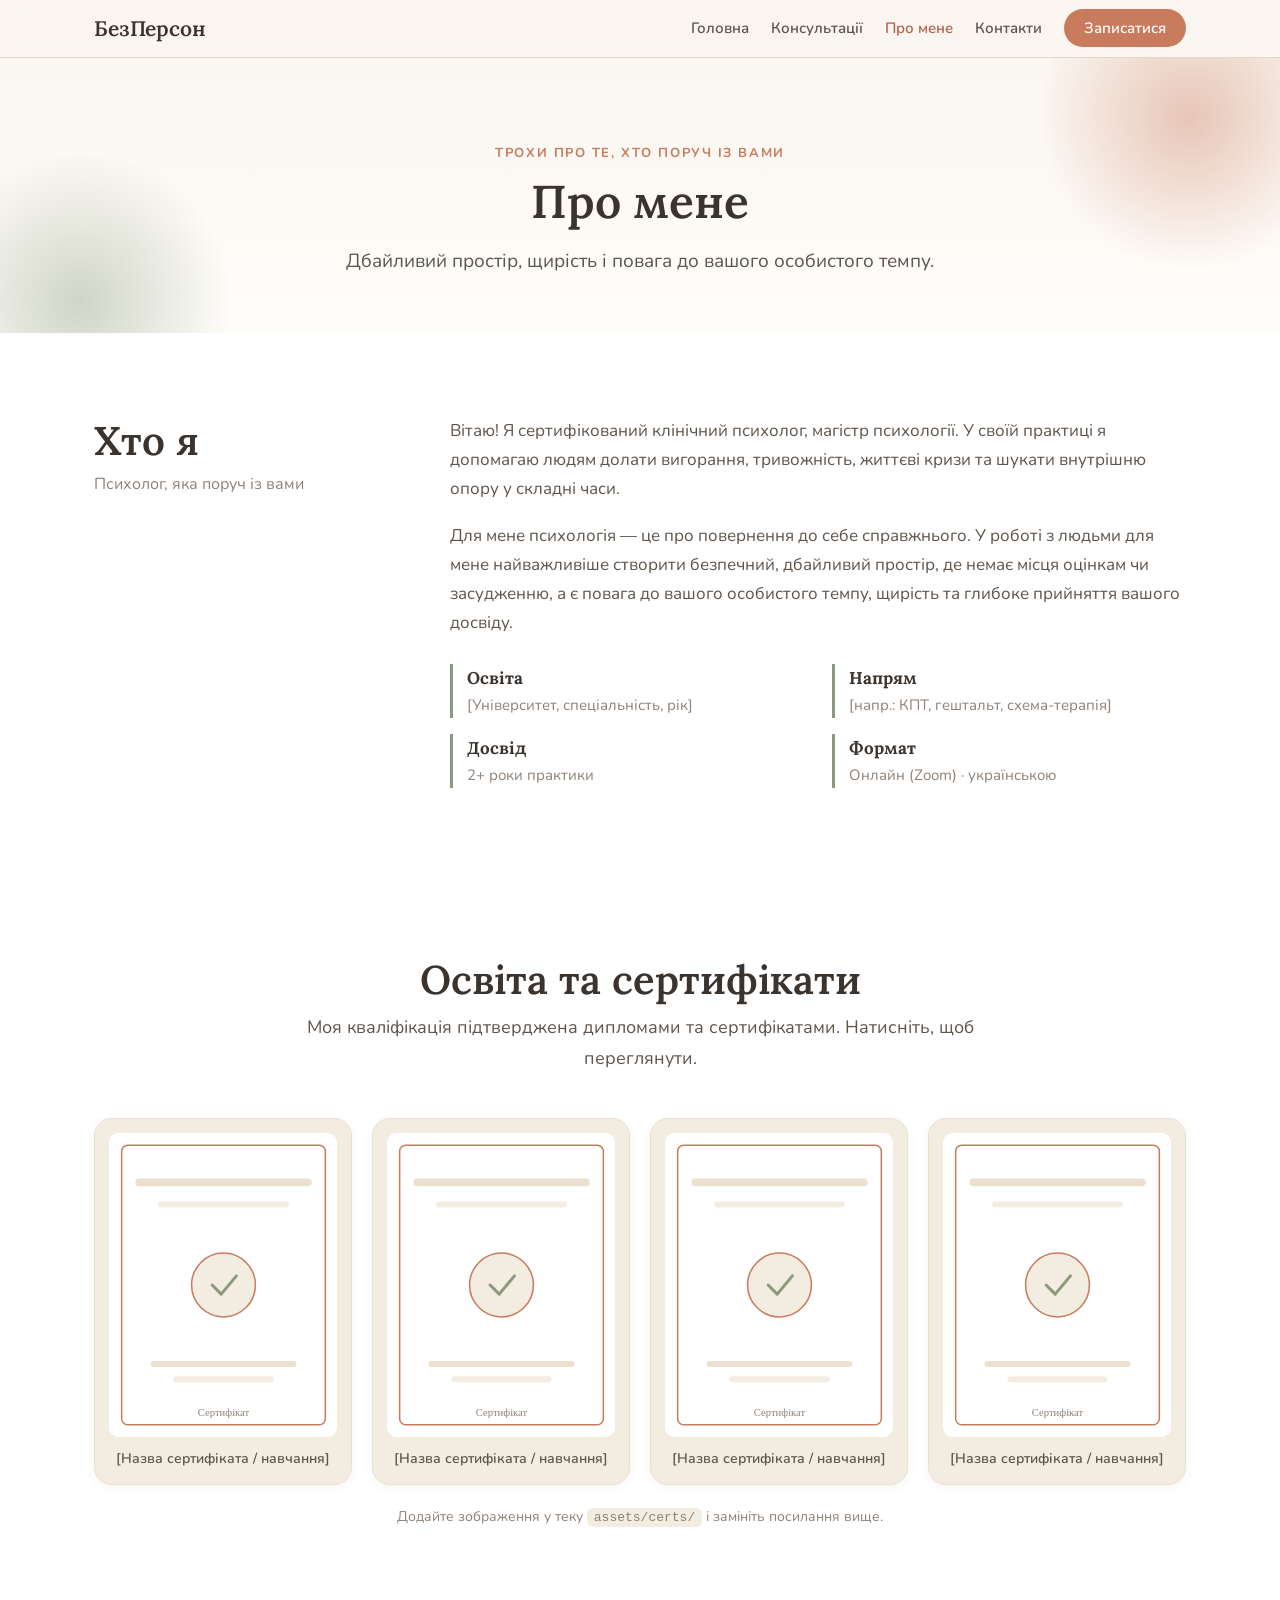
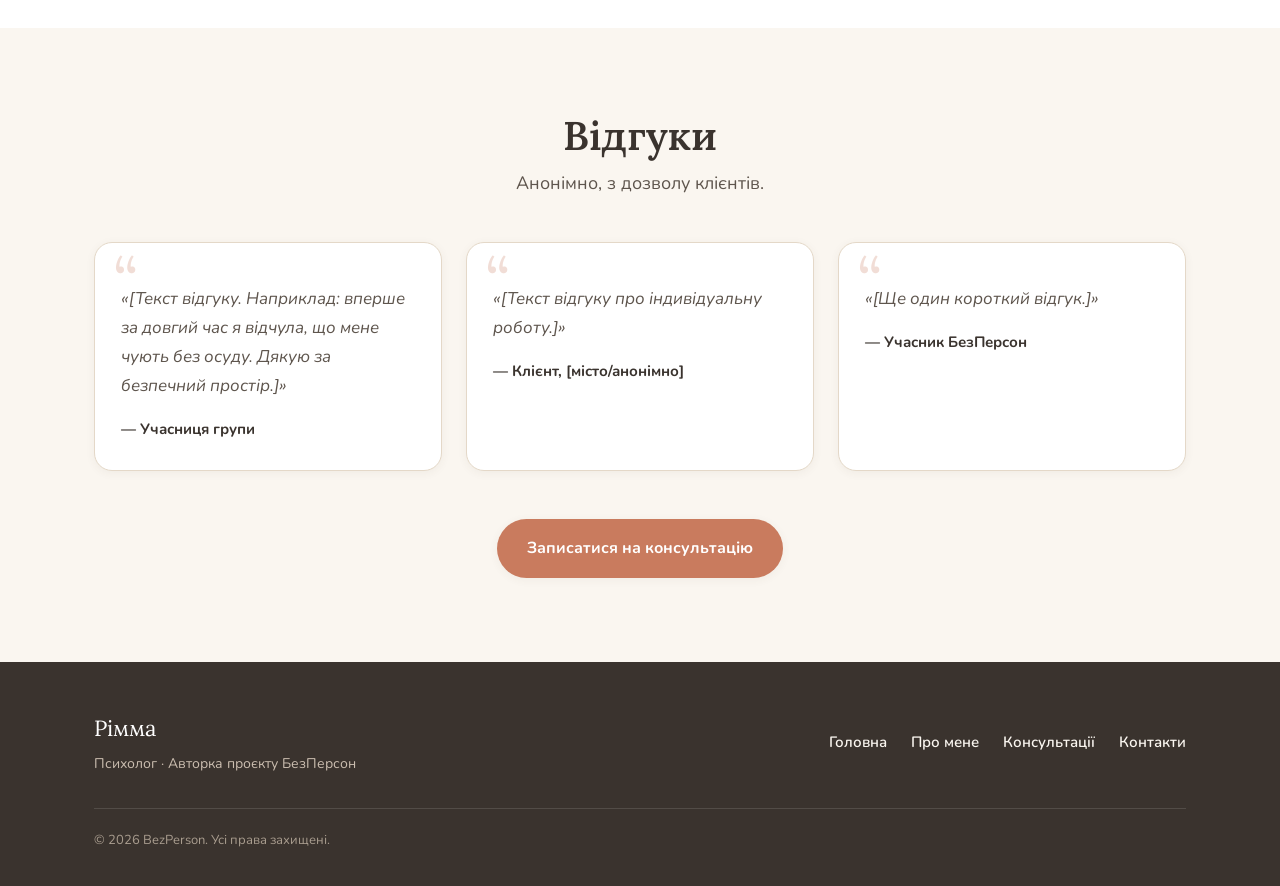
==== about.html @ 93767d56 "Зробити БезПерсон головною сторінкою Вміст БезПерсон тепер на index.html (меню «Головна»), а вступ (" ====
<!DOCTYPE html>
<html lang="uk">
<head>
  <meta charset="UTF-8" />
  <meta name="viewport" content="width=device-width, initial-scale=1.0" />
  <title>Про мене — Рімма, психолог</title>
  <meta name="description" content="Про психолога Рімму: освіта, підхід у роботі, сертифікати та відгуки клієнтів." />

  <meta property="og:title" content="Про мене — Рімма, психолог" />
  <meta property="og:description" content="Освіта, підхід, сертифікати та відгуки." />
  <meta property="og:type" content="website" />
  <meta property="og:image" content="assets/og-image.jpg" />

  <link rel="icon" href="assets/favicon.svg" type="image/svg+xml" />

  <link rel="preconnect" href="https://fonts.googleapis.com" />
  <link rel="preconnect" href="https://fonts.gstatic.com" crossorigin />
  <link href="https://fonts.googleapis.com/css2?family=Lora:ital,wght@0,400;0,500;0,600;1,400&family=Nunito:wght@400;500;600;700&display=swap" rel="stylesheet" />

  <link rel="stylesheet" href="styles.css?v=6" />
</head>
<body>

  <!-- ===================== ШАПКА ===================== -->
  <header class="site-header" id="top">
    <nav class="nav container">
      <a href="index.html" class="brand">
        <span class="brand-name">БезПерсон</span>
      </a>

      <button class="nav-toggle" aria-label="Відкрити меню" aria-expanded="false">
        <span></span><span></span><span></span>
      </button>

      <ul class="nav-links">
        <li><a href="index.html">Головна</a></li>
        <li><a href="consultations.html">Консультації</a></li>
        <li><a href="about.html" aria-current="page">Про мене</a></li>
        <li><a href="contact.html">Контакти</a></li>
        <li><a href="contact.html#booking" class="nav-cta">Записатися</a></li>
      </ul>
    </nav>
  </header>

  <main>

    <!-- ===================== ЗАГОЛОВОК СТОРІНКИ ===================== -->
    <section class="page-hero">
      <div class="container">
        <p class="eyebrow center">Трохи про те, хто поруч із вами</p>
        <h1>Про мене</h1>
        <p class="lead">Дбайливий простір, щирість і повага до вашого особистого темпу.</p>
      </div>
    </section>

    <!-- ===================== ПРО МЕНЕ ===================== -->
    <section id="about" class="section section-about">
      <div class="container two-col">
        <div class="col-side">
          <h2 class="section-title">Хто я</h2>
          <p class="section-kicker">Психолог, яка поруч із вами</p>
        </div>
        <div class="col-main prose">
          <p>
            Вітаю! Я сертифікований клінічний психолог, магістр психології.
            У своїй практиці я допомагаю людям долати вигорання, тривожність,
            життєві кризи та шукати внутрішню опору у складні часи.
          </p>
          <p>
            Для мене психологія — це про повернення до себе справжнього. У роботі з людьми для мене найважливіше
            створити безпечний, дбайливий простір, де немає місця оцінкам чи засудженню, а є повага до вашого
            особистого темпу, щирість та глибоке прийняття вашого досвіду.
          </p>
          <ul class="facts">
            <li><strong>Освіта</strong><span>[Університет, спеціальність, рік]</span></li>
            <li><strong>Напрям</strong><span>[напр.: КПТ, гештальт, схема-терапія]</span></li>
            <li><strong>Досвід</strong><span>2+ роки практики</span></li>
            <li><strong>Формат</strong><span>Онлайн (Zoom) · українською</span></li>
          </ul>
        </div>
      </div>
    </section>

    <!-- ===================== СЕРТИФІКАТИ ===================== -->
    <section id="certificates" class="section section-certificates">
      <div class="container">
        <h2 class="section-title center">Освіта та сертифікати</h2>
        <p class="section-lead center">
          Моя кваліфікація підтверджена дипломами та сертифікатами. Натисніть, щоб
          переглянути.
        </p>
        <div class="cert-grid">
          <!-- Повторіть блок для кожного сертифіката. Покладіть файли в assets/certs/ -->
          <a class="cert-item" href="assets/certs/cert-1.jpg" target="_blank" rel="noopener">
            <img src="assets/cert-placeholder.svg" alt="Сертифікат 1" loading="lazy" />
            <span class="cert-caption">[Назва сертифіката / навчання]</span>
          </a>
          <a class="cert-item" href="assets/certs/cert-2.jpg" target="_blank" rel="noopener">
            <img src="assets/cert-placeholder.svg" alt="Сертифікат 2" loading="lazy" />
            <span class="cert-caption">[Назва сертифіката / навчання]</span>
          </a>
          <a class="cert-item" href="assets/certs/cert-3.jpg" target="_blank" rel="noopener">
            <img src="assets/cert-placeholder.svg" alt="Сертифікат 3" loading="lazy" />
            <span class="cert-caption">[Назва сертифіката / навчання]</span>
          </a>
          <a class="cert-item" href="assets/certs/cert-4.jpg" target="_blank" rel="noopener">
            <img src="assets/cert-placeholder.svg" alt="Сертифікат 4" loading="lazy" />
            <span class="cert-caption">[Назва сертифіката / навчання]</span>
          </a>
        </div>
        <p class="note center">
          Додайте зображення у теку <code>assets/certs/</code> і замініть посилання вище.
        </p>
      </div>
    </section>

    <!-- ===================== ВІДГУКИ ===================== -->
    <section id="testimonials" class="section section-testimonials">
      <div class="container">
        <h2 class="section-title center">Відгуки</h2>
        <p class="section-lead center">Анонімно, з дозволу клієнтів.</p>
        <div class="cards cards-3">
          <blockquote class="quote">
            <p>«[Текст відгуку. Наприклад: вперше за довгий час я відчула, що мене чують
              без осуду. Дякую за безпечний простір.]»</p>
            <footer>— Учасниця групи</footer>
          </blockquote>
          <blockquote class="quote">
            <p>«[Текст відгуку про індивідуальну роботу.]»</p>
            <footer>— Клієнт, [місто/анонімно]</footer>
          </blockquote>
          <blockquote class="quote">
            <p>«[Ще один короткий відгук.]»</p>
            <footer>— Учасник БезПерсон</footer>
          </blockquote>
        </div>
        <div class="group-cta">
          <a href="contact.html" class="btn btn-primary">Записатися на консультацію</a>
        </div>
      </div>
    </section>

  </main>

  <!-- ===================== ПІДВАЛ ===================== -->
  <footer class="site-footer">
    <div class="container footer-inner">
      <div>
        <p class="footer-brand">Рімма</p>
        <p class="footer-sub">Психолог · Авторка проєкту БезПерсон</p>
      </div>
      <nav class="footer-nav">
        <a href="index.html">Головна</a>
        <a href="about.html">Про мене</a>
        <a href="consultations.html">Консультації</a>
        <a href="contact.html">Контакти</a>
      </nav>
      <p class="footer-copy">© <span id="year"></span> BezPerson. Усі права захищені.</p>
    </div>
  </footer>

  <script src="script.js?v=6"></script>
</body>
</html>
---- styles.css ----
/* ===========================================================
   БезПерсон — портфоліо психологині
   Стиль: затишний та особистий (cozy & personal)
   =========================================================== */

:root {
  /* Палітра: теплі, землисті, заспокійливі тони */
  --cream:      #faf6f0;
  --cream-2:    #f3ece1;
  --sand:       #ece0d1;
  --terracotta: #c97b5e;
  --terracotta-dark: #b1654a;
  --clay:       #a8674f;
  --sage:       #8a9a7b;
  --sage-dark:  #6f7f61;
  --ink:        #3a332e;
  --ink-soft:   #5e554d;
  --muted:      #8d8178;
  --white:      #ffffff;
  --line:       #e4d8c8;

  --shadow-sm: 0 2px 10px rgba(90, 65, 45, 0.06);
  --shadow-md: 0 10px 30px rgba(90, 65, 45, 0.10);
  --shadow-lg: 0 20px 50px rgba(90, 65, 45, 0.14);

  --radius:    18px;
  --radius-lg: 28px;

  --serif: "Lora", Georgia, serif;
  --sans:  "Nunito", system-ui, -apple-system, sans-serif;

  --maxw: 1140px;
}

/* ---------- Базове ---------- */
* { box-sizing: border-box; }

html {
  scroll-behavior: smooth;
  scroll-padding-top: 90px;
  -webkit-text-size-adjust: 100%; /* без «роздування» шрифту на iOS */
  text-size-adjust: 100%;
}

body {
  margin: 0;
  font-family: var(--sans);
  color: var(--ink);
  background: var(--cream);
  line-height: 1.7;
  font-size: 17px;
  -webkit-font-smoothing: antialiased;
  overflow-x: hidden; /* страховка від горизонтального скролу */
}

h1, h2, h3, h4 { font-family: var(--serif); font-weight: 600; line-height: 1.2; color: var(--ink); }

a { color: var(--terracotta-dark); text-decoration: none; transition: color .2s ease; }
a:hover { color: var(--clay); }

img { max-width: 100%; display: block; }

.container { width: 100%; max-width: var(--maxw); margin: 0 auto; padding: 0 24px; }
.container.narrow { max-width: 760px; }

.center { text-align: center; }

/* ---------- Кнопки ---------- */
.btn {
  display: inline-block;
  font-family: var(--sans);
  font-weight: 700;
  font-size: 16px;
  padding: 14px 28px;
  border-radius: 999px;
  cursor: pointer;
  border: 2px solid transparent;
  transition: transform .15s ease, box-shadow .2s ease, background .2s ease, color .2s ease;
  text-align: center;
}
.btn:hover { transform: translateY(-2px); }
.btn-primary {
  background: var(--terracotta);
  color: var(--white);
  box-shadow: var(--shadow-sm);
}
.btn-primary:hover { background: var(--terracotta-dark); color: var(--white); box-shadow: var(--shadow-md); }
.btn-ghost {
  background: transparent;
  color: var(--ink);
  border-color: var(--line);
}
.btn-ghost:hover { border-color: var(--terracotta); color: var(--terracotta-dark); }
.btn-block { display: block; width: 100%; }

/* ---------- Шапка ---------- */
.site-header {
  position: sticky; top: 0; z-index: 100;
  background: rgba(250, 246, 240, 0.9);
  backdrop-filter: blur(10px);
  border-bottom: 1px solid var(--line);
}
.nav { display: flex; align-items: center; justify-content: space-between; padding-top: 14px; padding-bottom: 14px; }
.brand { display: flex; flex-direction: column; line-height: 1.2; }
.brand-name { font-family: var(--serif); font-size: 21px; font-weight: 600; color: var(--ink); }
.brand-sub { font-size: 12px; color: var(--muted); letter-spacing: .04em; text-transform: lowercase; }

.nav-links { display: flex; align-items: center; gap: 22px; list-style: none; margin: 0; padding: 0; }
.nav-links a { color: var(--ink-soft); font-weight: 600; font-size: 15px; }
.nav-links a:hover { color: var(--terracotta-dark); }
.nav-cta {
  background: var(--terracotta);
  color: var(--white) !important;
  padding: 9px 20px;
  border-radius: 999px;
}
.nav-cta:hover { background: var(--terracotta-dark); }

.nav-toggle { display: none; flex-direction: column; gap: 5px; background: none; border: none; cursor: pointer; padding: 6px; }
.nav-toggle span { width: 26px; height: 2.5px; background: var(--ink); border-radius: 2px; transition: .3s; }

/* ---------- Секції ---------- */
.section { padding: 84px 0; }
.section-title { font-size: clamp(28px, 4vw, 40px); margin: 0 0 8px; }
.section-kicker { color: var(--muted); font-size: 16px; margin-top: 6px; }
.section-lead { color: var(--ink-soft); font-size: 18px; max-width: 680px; margin: 0 auto 44px; }
.eyebrow { text-transform: uppercase; letter-spacing: .12em; font-size: 13px; font-weight: 700; color: var(--terracotta); margin: 0 0 10px; }

/* ---------- Герой ---------- */
.hero {
  position: relative;
  overflow: hidden;
  background: linear-gradient(160deg, var(--cream) 0%, var(--cream-2) 60%, var(--sand) 100%);
  padding: 120px 0 130px;
}
/* Декоративні плями — помітні, теплі */
.hero::before,
.hero::after {
  content: "";
  position: absolute;
  border-radius: 50%;
  pointer-events: none;
  z-index: 0;
}
.hero::before {
  width: 420px; height: 420px;
  top: -80px; right: -40px;
  background: radial-gradient(circle, rgba(201,123,94,0.55), rgba(201,123,94,0.12) 55%, transparent 72%);
}
.hero::after {
  width: 380px; height: 380px;
  bottom: -110px; left: -60px;
  background: radial-gradient(circle, rgba(138,154,123,0.55), rgba(138,154,123,0.12) 55%, transparent 72%);
}
.hero-inner { position: relative; z-index: 1; }
.hero-text { max-width: 860px; }
.hero-text .eyebrow { margin-bottom: 14px; }
.hero-text h1 { font-size: clamp(34px, 5.2vw, 56px); margin: 0 0 22px; }
.hero-text .lead { font-size: 20px; color: var(--ink-soft); margin: 0 0 34px; max-width: 680px; }
.hero-actions { display: flex; flex-wrap: wrap; gap: 14px; margin-bottom: 32px; }
.hero-badges { display: flex; flex-wrap: wrap; gap: 14px 26px; list-style: none; padding: 0; margin: 0; color: var(--ink-soft); font-size: 15px; font-weight: 600; }

.hero-photo { display: flex; flex-direction: column; align-items: center; gap: 12px; }
.photo-frame {
  width: 100%; max-width: 360px; aspect-ratio: 4 / 5;
  border-radius: var(--radius-lg);
  overflow: hidden;
  background: var(--sand);
  box-shadow: var(--shadow-lg);
  border: 6px solid var(--white);
  transform: rotate(-2deg);
}
.photo-frame img { width: 100%; height: 100%; object-fit: cover; }
.photo-note { font-size: 12px; color: var(--muted); }
.photo-note code { background: var(--white); padding: 2px 6px; border-radius: 6px; }

/* ---------- Два стовпці ---------- */
.two-col { display: grid; grid-template-columns: 300px 1fr; gap: 56px; align-items: start; }
.col-side .section-title { margin-bottom: 4px; }

.prose p { margin: 0 0 18px; color: var(--ink-soft); }
.facts { list-style: none; padding: 0; margin: 26px 0 0; display: grid; grid-template-columns: 1fr 1fr; gap: 16px 28px; }
.facts li { display: flex; flex-direction: column; border-left: 3px solid var(--sage); padding-left: 14px; }
.facts strong { font-family: var(--serif); color: var(--ink); }
.facts span { color: var(--muted); font-size: 15px; }

.section-about { background: var(--white); }

/* ---------- Картки ---------- */
.cards { display: grid; gap: 24px; }
.cards-2 { grid-template-columns: repeat(2, 1fr); }
.cards-3 { grid-template-columns: repeat(3, 1fr); }

.card {
  background: var(--white);
  border: 1px solid var(--line);
  border-radius: var(--radius);
  padding: 30px 26px;
  box-shadow: var(--shadow-sm);
  transition: transform .2s ease, box-shadow .2s ease;
}
.card:hover { transform: translateY(-4px); box-shadow: var(--shadow-md); }
.card h3 { margin: 0 0 10px; font-size: 21px; }
.card p { margin: 0; color: var(--ink-soft); }
.card-num { font-family: var(--serif); font-size: 32px; color: var(--terracotta); opacity: .5; margin-bottom: 8px; }
.card-soft { background: var(--cream-2); border-color: var(--sand); }
.card-meta { margin-top: 14px !important; font-size: 14px; color: var(--muted); font-weight: 600; }

.section-approach { background: var(--cream); }

/* ---------- Чіпи (з чим працюю) ---------- */
.section-help { background: var(--white); }
.chips { display: flex; flex-wrap: wrap; gap: 12px; justify-content: center; list-style: none; padding: 0; margin: 0 0 20px; max-width: 820px; margin-left: auto; margin-right: auto; }
.chips li {
  background: var(--cream-2);
  border: 1px solid var(--sand);
  color: var(--ink);
  padding: 10px 20px;
  border-radius: 999px;
  font-weight: 600;
  font-size: 15px;
  transition: background .2s ease, color .2s ease;
}
.chips li:hover { background: var(--sage); color: var(--white); border-color: var(--sage); }
.note { color: var(--muted); font-size: 14px; }
.note code, .prose code { background: var(--cream-2); padding: 2px 7px; border-radius: 6px; font-size: 13px; }

/* ---------- Послуги ---------- */
.section-services { background: var(--cream); }
.service-card {
  background: var(--white);
  border: 1px solid var(--line);
  border-radius: var(--radius-lg);
  padding: 36px 32px;
  box-shadow: var(--shadow-sm);
  display: flex; flex-direction: column;
}
.service-card h3 { font-size: 25px; margin: 0 0 12px; }
.service-desc { color: var(--ink-soft); margin: 0 0 20px; }
.service-meta { list-style: none; padding: 0; margin: 0 0 26px; display: grid; gap: 10px; }
.service-meta li { color: var(--ink-soft); }
.service-card .btn { margin-top: auto; }
.service-card-accent { background: linear-gradient(170deg, var(--cream-2), var(--white)); border-color: var(--sand); position: relative; }
.badge-soft { display: inline-block; align-self: flex-start; background: var(--sage); color: var(--white); font-size: 13px; font-weight: 700; padding: 5px 14px; border-radius: 999px; margin-bottom: 14px; }

/* ---------- БезПерсон ---------- */
.section-group { background: linear-gradient(180deg, var(--white), var(--cream-2)); }
.group-header { margin-bottom: 44px; }
.group-how, .group-rules { margin-top: 56px; }
.group-how h3, .group-rules h3 { font-size: 26px; margin: 0 0 28px; }

.mini-card { text-align: center; padding: 24px 18px; }
.mini-ico { font-size: 34px; display: block; margin-bottom: 12px; }
.mini-card h4 { margin: 0 0 8px; font-size: 18px; }
.mini-card p { margin: 0; color: var(--ink-soft); font-size: 15px; }

.rules-list { list-style: none; padding: 0; margin: 0 auto; max-width: 760px; display: grid; gap: 14px; }
.rules-list li {
  background: var(--white);
  border: 1px solid var(--line);
  border-radius: var(--radius);
  padding: 18px 22px;
  color: var(--ink-soft);
  box-shadow: var(--shadow-sm);
}
.rules-list strong { color: var(--ink); font-family: var(--serif); font-weight: 600; }

.group-cta { text-align: center; margin-top: 48px; }
.disclaimer { max-width: 640px; margin: 20px auto 0; color: var(--muted); font-size: 14px; font-style: italic; }

/* ---------- Сертифікати ---------- */
.section-certificates { background: var(--white); }
.cert-grid { display: grid; grid-template-columns: repeat(4, 1fr); gap: 20px; margin-bottom: 20px; }
.cert-item {
  display: flex; flex-direction: column; gap: 10px;
  background: var(--cream-2);
  border: 1px solid var(--sand);
  border-radius: var(--radius);
  padding: 14px;
  box-shadow: var(--shadow-sm);
  transition: transform .2s ease, box-shadow .2s ease;
}
.cert-item:hover { transform: translateY(-4px); box-shadow: var(--shadow-md); }
.cert-item img { border-radius: 10px; aspect-ratio: 3 / 4; object-fit: cover; width: 100%; background: var(--white); }
.cert-caption { font-size: 14px; color: var(--ink-soft); font-weight: 600; text-align: center; }

/* ---------- Відгуки ---------- */
.section-testimonials { background: var(--cream); }
.quote {
  background: var(--white);
  border: 1px solid var(--line);
  border-radius: var(--radius);
  padding: 28px 26px;
  margin: 0;
  box-shadow: var(--shadow-sm);
  position: relative;
}
.quote::before { content: "“"; font-family: var(--serif); font-size: 64px; color: var(--terracotta); opacity: .25; position: absolute; top: 6px; left: 18px; line-height: 1; }
.quote p { margin: 14px 0 16px; color: var(--ink-soft); font-style: italic; }
.quote footer { font-weight: 700; color: var(--ink); font-size: 15px; }

/* ---------- FAQ ---------- */
.section-faq { background: var(--white); }
.faq-list { display: grid; gap: 14px; }
.faq-list details {
  background: var(--cream-2);
  border: 1px solid var(--sand);
  border-radius: var(--radius);
  padding: 4px 24px;
  transition: background .2s ease;
}
.faq-list summary {
  cursor: pointer;
  font-family: var(--serif);
  font-size: 18px;
  font-weight: 600;
  color: var(--ink);
  padding: 18px 0;
  list-style: none;
  position: relative;
  padding-right: 32px;
}
.faq-list summary::-webkit-details-marker { display: none; }
.faq-list summary::after { content: "+"; position: absolute; right: 0; top: 50%; transform: translateY(-50%); font-size: 26px; color: var(--terracotta); transition: transform .2s ease; }
.faq-list details[open] summary::after { content: "–"; }
.faq-list details p { margin: 0 0 18px; color: var(--ink-soft); }

/* ---------- Контакт ---------- */
.section-contact { background: linear-gradient(160deg, var(--cream-2), var(--sand)); }
.contact-links { list-style: none; padding: 0; margin: 24px 0 0; display: grid; gap: 14px; }
.contact-links a { font-size: 17px; font-weight: 600; color: var(--ink); }
.contact-links a:hover { color: var(--terracotta-dark); }

.contact-form {
  background: var(--white);
  border: 1px solid var(--line);
  border-radius: var(--radius-lg);
  padding: 34px;
  box-shadow: var(--shadow-md);
}
.field { margin-bottom: 18px; }
.field label { display: block; font-weight: 700; font-size: 14px; margin-bottom: 7px; color: var(--ink); }
.field input, .field textarea {
  width: 100%;
  font-family: var(--sans);
  font-size: 16px;
  padding: 13px 16px;
  border: 1.5px solid var(--line);
  border-radius: 12px;
  background: var(--cream);
  color: var(--ink);
  transition: border-color .2s ease, background .2s ease;
}
.field input:focus, .field textarea:focus { outline: none; border-color: var(--terracotta); background: var(--white); }
.field textarea { resize: vertical; }
.form-note { font-size: 13px; color: var(--muted); margin: 14px 0 0; }

/* ---------- Підвал ---------- */
.site-footer { background: var(--ink); color: var(--cream); padding: 48px 0 36px; }
.footer-inner { display: grid; grid-template-columns: 1fr auto; gap: 20px 40px; align-items: center; }
.footer-brand { font-family: var(--serif); font-size: 22px; margin: 0; color: var(--white); }
.footer-sub { margin: 4px 0 0; color: #cbbeb0; font-size: 14px; }
.footer-nav { display: flex; gap: 24px; flex-wrap: wrap; }
.footer-nav a { color: var(--cream); font-weight: 600; font-size: 15px; }
.footer-nav a:hover { color: var(--terracotta); }
.footer-copy { grid-column: 1 / -1; margin: 12px 0 0; padding-top: 20px; border-top: 1px solid rgba(255,255,255,0.12); color: #a99d8f; font-size: 13px; }

/* ---------- Дихальна вправа ---------- */
.section-breathe { background: linear-gradient(170deg, var(--cream-2), var(--cream)); }
.breathe-stage {
  display: flex; align-items: center; justify-content: center;
  height: 300px; margin: 10px 0 28px;
}
.breathe-circle {
  width: 150px; height: 150px;
  border-radius: 50%;
  display: flex; align-items: center; justify-content: center;
  background: radial-gradient(circle at 35% 30%, #d99c82, var(--terracotta));
  box-shadow: 0 0 0 0 rgba(201,123,94,0.35), var(--shadow-md);
  color: var(--white);
  transition: transform .3s ease;
  will-change: transform;
}
/* фаза анімації вмикається класом .is-breathing */
.breathe-circle.is-breathing { animation: breathe 16s ease-in-out infinite; }
.breathe-phase {
  font-family: var(--serif);
  font-size: 19px;
  font-weight: 500;
  text-align: center;
  padding: 0 14px;
}
@keyframes breathe {
  0%   { transform: scale(1);    box-shadow: 0 0 0 0 rgba(201,123,94,0.35), var(--shadow-md); }   /* вдих старт */
  25%  { transform: scale(1.7);  box-shadow: 0 0 0 26px rgba(201,123,94,0.08), var(--shadow-lg); } /* кінець вдиху */
  50%  { transform: scale(1.7);  box-shadow: 0 0 0 26px rgba(201,123,94,0.08), var(--shadow-lg); } /* затримка */
  75%  { transform: scale(1);    box-shadow: 0 0 0 0 rgba(201,123,94,0.35), var(--shadow-md); }    /* кінець видиху */
  100% { transform: scale(1);    box-shadow: 0 0 0 0 rgba(201,123,94,0.35), var(--shadow-md); }    /* пауза */
}
#breatheHint { margin-top: 16px; }

/* ---------- Розклад зустрічей ---------- */
.section-schedule { background: var(--white); }
.schedule-grid { display: grid; gap: 18px; max-width: 820px; margin: 0 auto 20px; }
.schedule-card {
  display: grid;
  grid-template-columns: 90px 1fr auto;
  align-items: center;
  gap: 24px;
  background: var(--cream);
  border: 1px solid var(--line);
  border-radius: var(--radius);
  padding: 20px 26px;
  box-shadow: var(--shadow-sm);
  transition: transform .2s ease, box-shadow .2s ease;
}
.schedule-card:hover { transform: translateY(-3px); box-shadow: var(--shadow-md); }
.schedule-date {
  display: flex; flex-direction: column; align-items: center;
  background: var(--white);
  border: 1px solid var(--line);
  border-radius: 14px;
  padding: 10px 0;
  line-height: 1.1;
}
.schedule-day { font-size: 13px; color: var(--muted); font-weight: 700; text-transform: uppercase; }
.schedule-num { font-family: var(--serif); font-size: 30px; color: var(--terracotta); font-weight: 600; }
.schedule-month { font-size: 13px; color: var(--muted); }
.schedule-tag {
  display: inline-block; font-size: 13px; font-weight: 700;
  color: var(--sage-dark); background: rgba(138,154,123,0.14);
  padding: 4px 12px; border-radius: 999px; margin-bottom: 8px;
}
.schedule-tag-alt { color: var(--terracotta-dark); background: rgba(201,123,94,0.14); }
.schedule-info h3 { font-size: 19px; margin: 0 0 6px; }
.schedule-meta { margin: 0; color: var(--ink-soft); font-size: 14px; }
.schedule-card .btn { padding: 10px 22px; }

/* ---------- Анонімне запитання ---------- */
.section-ask { background: linear-gradient(170deg, var(--cream), var(--cream-2)); }
.ask-form {
  background: var(--white);
  border: 1px solid var(--line);
  border-radius: var(--radius-lg);
  padding: 30px;
  box-shadow: var(--shadow-md);
  margin-top: 8px;
}
.sr-hidden { position: absolute; width: 1px; height: 1px; overflow: hidden; clip: rect(0 0 0 0); }

/* ---------- Поява під час прокрутки ---------- */
.reveal { opacity: 0; transform: translateY(24px); transition: opacity .7s ease, transform .7s ease; }
.reveal.in-view { opacity: 1; transform: none; }
.hero.reveal { opacity: 1; transform: none; } /* герой видно одразу */

@media (prefers-reduced-motion: reduce) {
  html { scroll-behavior: auto; }
  .reveal { opacity: 1; transform: none; transition: none; }
  .btn:hover, .card:hover, .cert-item:hover { transform: none; }
}

/* ===========================================================
   АДАПТИВНІСТЬ
   =========================================================== */
@media (max-width: 920px) {
  .hero-inner { grid-template-columns: 1fr; gap: 40px; }
  .hero-photo { order: -1; }
  .two-col { grid-template-columns: 1fr; gap: 28px; }
  .cards-3 { grid-template-columns: 1fr 1fr; }
  .cert-grid { grid-template-columns: 1fr 1fr; }

  /* Мобільне меню (бургер) */
  .nav-toggle { display: flex; }
  .nav-links {
    position: absolute; top: 100%; left: 0; right: 0;
    flex-direction: column; align-items: stretch; gap: 0;
    background: var(--cream);
    padding: 0 24px;
    max-height: 0; overflow: hidden;
    border-bottom: 0 solid var(--line);
    transition: max-height .3s ease, padding .3s ease, border-width .3s ease;
  }
  .nav-links.open {
    max-height: 520px;
    padding: 10px 24px 20px;
    border-bottom-width: 1px;
  }
  .nav-links li { padding: 6px 0; }
  .nav-cta { display: inline-block; margin-top: 8px; align-self: flex-start; }
}

@media (max-width: 680px) {
  body { font-size: 16px; }
  .section { padding: 56px 0; }

  /* Герой — компактніший і без зайвого простору зверху */
  .hero { padding: 56px 0; }
  .hero-text h1 { font-size: clamp(27px, 8vw, 36px); line-height: 1.16; margin-bottom: 18px; }
  .hero-text .lead { font-size: 17px; margin-bottom: 26px; }
  .hero-badges { gap: 10px 18px; font-size: 14px; }

  /* Заголовки й підзаголовки секцій — трохи менші */
  .section-title { font-size: clamp(25px, 6.8vw, 32px); }
  .section-lead { font-size: 16px; margin-bottom: 32px; }

  /* Трохи щільніші відступи в картках */
  .card { padding: 24px 22px; }
  .service-card { padding: 28px 22px; }
  .contact-form, .ask-form { padding: 24px 20px; }
  .rules-list li { padding: 16px 18px; }
  .faq-list details { padding: 2px 20px; }

  .cards-2, .cards-3 { grid-template-columns: 1fr; }
  .facts { grid-template-columns: 1fr; }

  /* Розклад — картка у стовпчик */
  .schedule-card { grid-template-columns: 1fr; justify-items: center; text-align: center; gap: 14px; padding: 20px; }
  .schedule-date { flex-direction: row; align-items: baseline; gap: 8px; padding: 8px 16px; }
  .schedule-num { font-size: 26px; }
  .schedule-card .btn { width: 100%; }

  /* Дихальна вправа */
  .breathe-stage { height: 260px; }
  .breathe-circle { width: 130px; height: 130px; }

  .cert-grid { grid-template-columns: 1fr 1fr; gap: 14px; }
  .footer-inner { grid-template-columns: 1fr; text-align: center; }
  .footer-nav { justify-content: center; }
  .hero-actions .btn { flex: 1 1 auto; }
}

/* Дуже вузькі екрани (малі телефони) */
@media (max-width: 380px) {
  .container { padding: 0 18px; }
  .hero-text h1 { font-size: 25px; }
  .chips li { padding: 9px 16px; font-size: 14px; }
  .btn { padding: 13px 22px; font-size: 15px; }
  .cert-grid { grid-template-columns: 1fr; }
}

/* ===================== БАГАТОСТОРІНКОВІСТЬ ===================== */

/* Активний пункт меню */
.nav-links a[aria-current="page"] { color: var(--terracotta-dark); }
.nav-links .nav-cta[aria-current="page"] { color: #fff; background: var(--terracotta-dark); }

/* Компактний заголовок внутрішніх сторінок */
.page-hero {
  position: relative;
  overflow: hidden;
  padding: 84px 0 56px;
  background: linear-gradient(180deg, var(--cream) 0%, #fffdfa 100%);
  text-align: center;
}
.page-hero::before,
.page-hero::after {
  content: "";
  position: absolute;
  border-radius: 50%;
  pointer-events: none;
}
.page-hero::before {
  width: 300px; height: 300px;
  top: -90px; right: -60px;
  background: radial-gradient(circle, rgba(201,123,94,0.40), rgba(201,123,94,0) 72%);
}
.page-hero::after {
  width: 300px; height: 300px;
  bottom: -120px; left: -70px;
  background: radial-gradient(circle, rgba(138,154,123,0.40), rgba(138,154,123,0) 72%);
}
.page-hero .container { position: relative; z-index: 1; }
.page-hero h1 {
  font-family: var(--serif);
  font-size: clamp(30px, 4.6vw, 46px);
  margin: 10px 0 16px;
  color: var(--ink);
}
.page-hero .lead {
  font-size: 19px;
  color: var(--ink-soft);
  margin: 0 auto;
  max-width: 640px;
}

@media (max-width: 680px) {
  .page-hero { padding: 54px 0 40px; }
  .page-hero h1 { font-size: clamp(26px, 7vw, 34px); }
  .page-hero .lead { font-size: 17px; }
}

/* Повідомлення після надсилання форми (AJAX) */
.form-status {
  margin: 16px 0 0;
  padding: 12px 16px;
  border-radius: 12px;
  font-size: 15px;
  font-weight: 600;
  line-height: 1.4;
}
.form-status.is-ok {
  background: rgba(138, 154, 123, 0.16);
  color: #4d5c3e;
  border: 1px solid rgba(138, 154, 123, 0.4);
}
.form-status.is-error {
  background: rgba(201, 123, 94, 0.14);
  color: var(--terracotta-dark);
  border: 1px solid rgba(201, 123, 94, 0.4);
}

/* ===================== ЗАПИС НА КОНСУЛЬТАЦІЮ ===================== */
.booking-embed {
  max-width: 760px;
  margin: 10px auto 0;
  background: #fff;
  border: 1px solid rgba(58, 51, 46, 0.1);
  border-radius: 18px;
  box-shadow: 0 12px 34px rgba(58, 51, 46, 0.08);
  overflow: hidden;
}
.booking-embed iframe {
  display: block;
  width: 100%;
  min-height: 600px;
}
@media (max-width: 680px) {
  .booking-embed { border-radius: 14px; }
  .booking-embed iframe { min-height: 560px; }
}

/* Порожній/службовий стан розкладу */
.schedule-empty,
.schedule-soon { color: var(--muted); }
.schedule-empty {
  grid-column: 1 / -1;
  text-align: center;
  padding: 10px 0;
  font-size: 16px;
}
.schedule-soon { font-size: 14px; font-weight: 600; white-space: nowrap; }
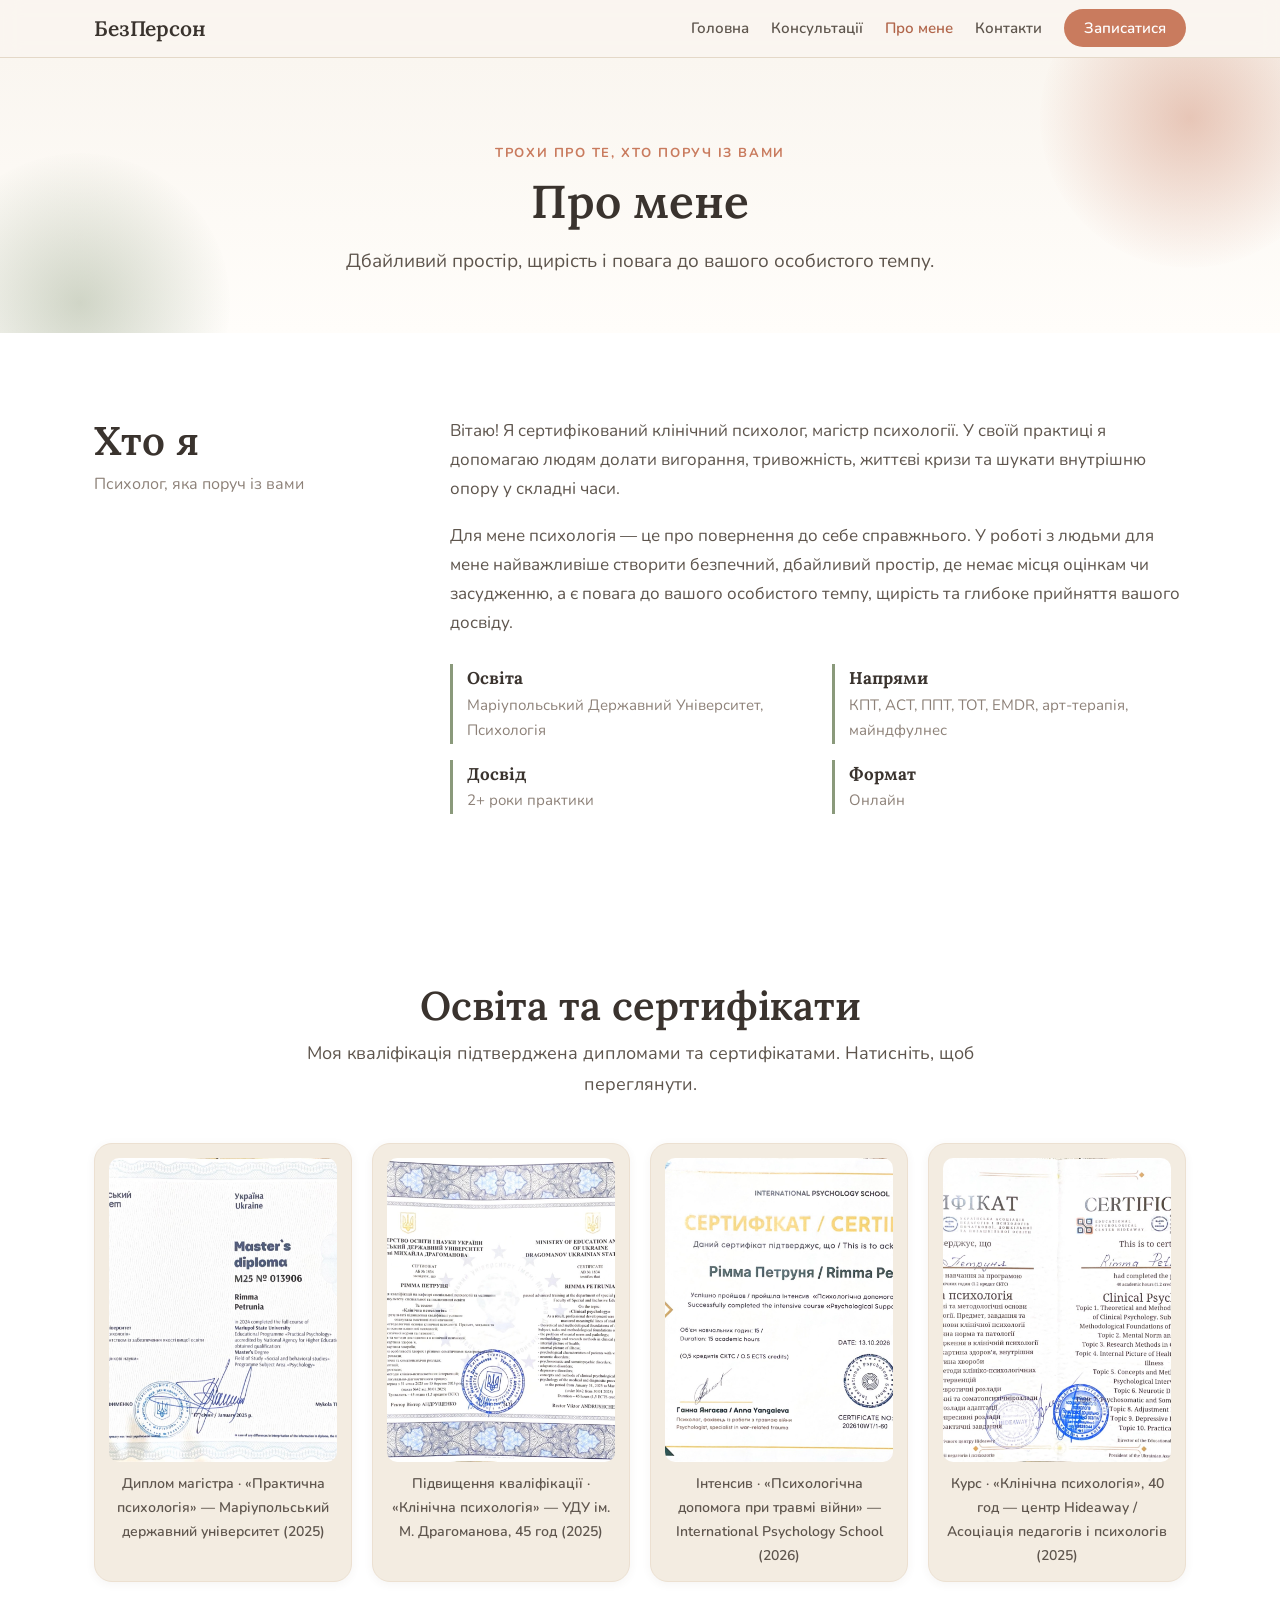
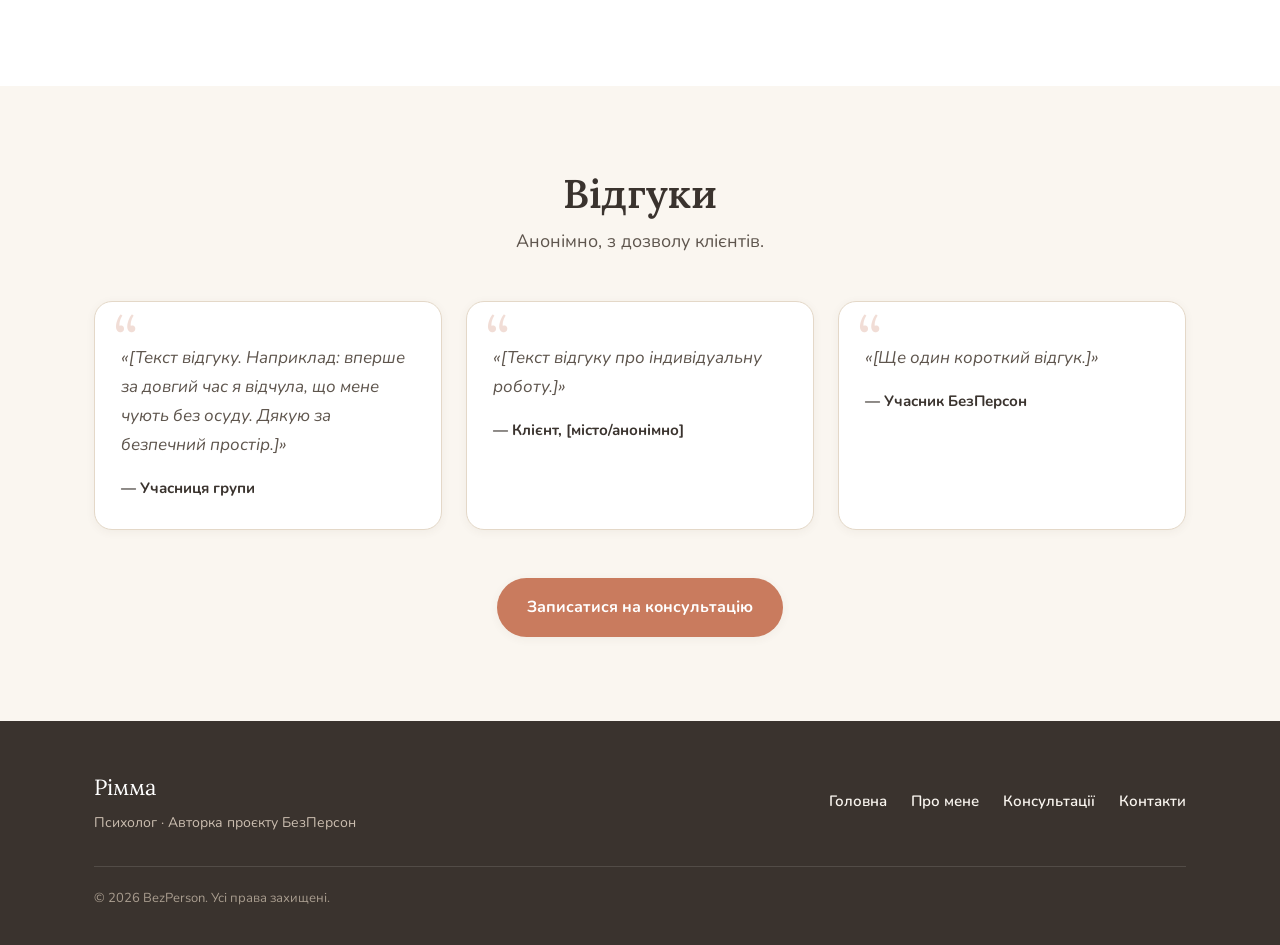
==== commit 0f25aafb: "Додати реальні сертифікати (4 шт.) із PDF Сторінки PDF сконвертовано в оптимізовані JPG (assets/cert" ====
--- a/about.html
+++ b/about.html
@@ -72,10 +72,10 @@
             особистого темпу, щирість та глибоке прийняття вашого досвіду.
           </p>
           <ul class="facts">
-            <li><strong>Освіта</strong><span>[Університет, спеціальність, рік]</span></li>
-            <li><strong>Напрям</strong><span>[напр.: КПТ, гештальт, схема-терапія]</span></li>
+            <li><strong>Освіта</strong><span>Маріупольський Державний Університет, Психологія</span></li>
+            <li><strong>Напрями</strong><span>КПТ, ACT, ППТ, ТОТ, EMDR, арт-терапія, майндфулнес</span></li>
             <li><strong>Досвід</strong><span>2+ роки практики</span></li>
-            <li><strong>Формат</strong><span>Онлайн (Zoom) · українською</span></li>
+            <li><strong>Формат</strong><span>Онлайн</span></li>
           </ul>
         </div>
       </div>
@@ -90,27 +90,23 @@
           переглянути.
         </p>
         <div class="cert-grid">
-          <!-- Повторіть блок для кожного сертифіката. Покладіть файли в assets/certs/ -->
           <a class="cert-item" href="assets/certs/cert-1.jpg" target="_blank" rel="noopener">
-            <img src="assets/cert-placeholder.svg" alt="Сертифікат 1" loading="lazy" />
-            <span class="cert-caption">[Назва сертифіката / навчання]</span>
+            <img src="assets/certs/cert-1.jpg" alt="Диплом магістра з психології, Маріупольський державний університет" loading="lazy" />
+            <span class="cert-caption">Диплом магістра · «Практична психологія» — Маріупольський державний університет (2025)</span>
           </a>
           <a class="cert-item" href="assets/certs/cert-2.jpg" target="_blank" rel="noopener">
-            <img src="assets/cert-placeholder.svg" alt="Сертифікат 2" loading="lazy" />
-            <span class="cert-caption">[Назва сертифіката / навчання]</span>
+            <img src="assets/certs/cert-2.jpg" alt="Сертифікат з клінічної психології, УДУ ім. Драгоманова" loading="lazy" />
+            <span class="cert-caption">Підвищення кваліфікації · «Клінічна психологія» — УДУ ім. М. Драгоманова, 45 год (2025)</span>
           </a>
           <a class="cert-item" href="assets/certs/cert-3.jpg" target="_blank" rel="noopener">
-            <img src="assets/cert-placeholder.svg" alt="Сертифікат 3" loading="lazy" />
-            <span class="cert-caption">[Назва сертифіката / навчання]</span>
+            <img src="assets/certs/cert-3.jpg" alt="Сертифікат «Психологічна допомога при травмі війни»" loading="lazy" />
+            <span class="cert-caption">Інтенсив · «Психологічна допомога при травмі війни» — International Psychology School (2026)</span>
           </a>
           <a class="cert-item" href="assets/certs/cert-4.jpg" target="_blank" rel="noopener">
-            <img src="assets/cert-placeholder.svg" alt="Сертифікат 4" loading="lazy" />
-            <span class="cert-caption">[Назва сертифіката / навчання]</span>
+            <img src="assets/certs/cert-4.jpg" alt="Сертифікат з клінічної психології, центр Hideaway" loading="lazy" />
+            <span class="cert-caption">Курс · «Клінічна психологія», 40 год — центр Hideaway / Асоціація педагогів і психологів (2025)</span>
           </a>
         </div>
-        <p class="note center">
-          Додайте зображення у теку <code>assets/certs/</code> і замініть посилання вище.
-        </p>
       </div>
     </section>
 
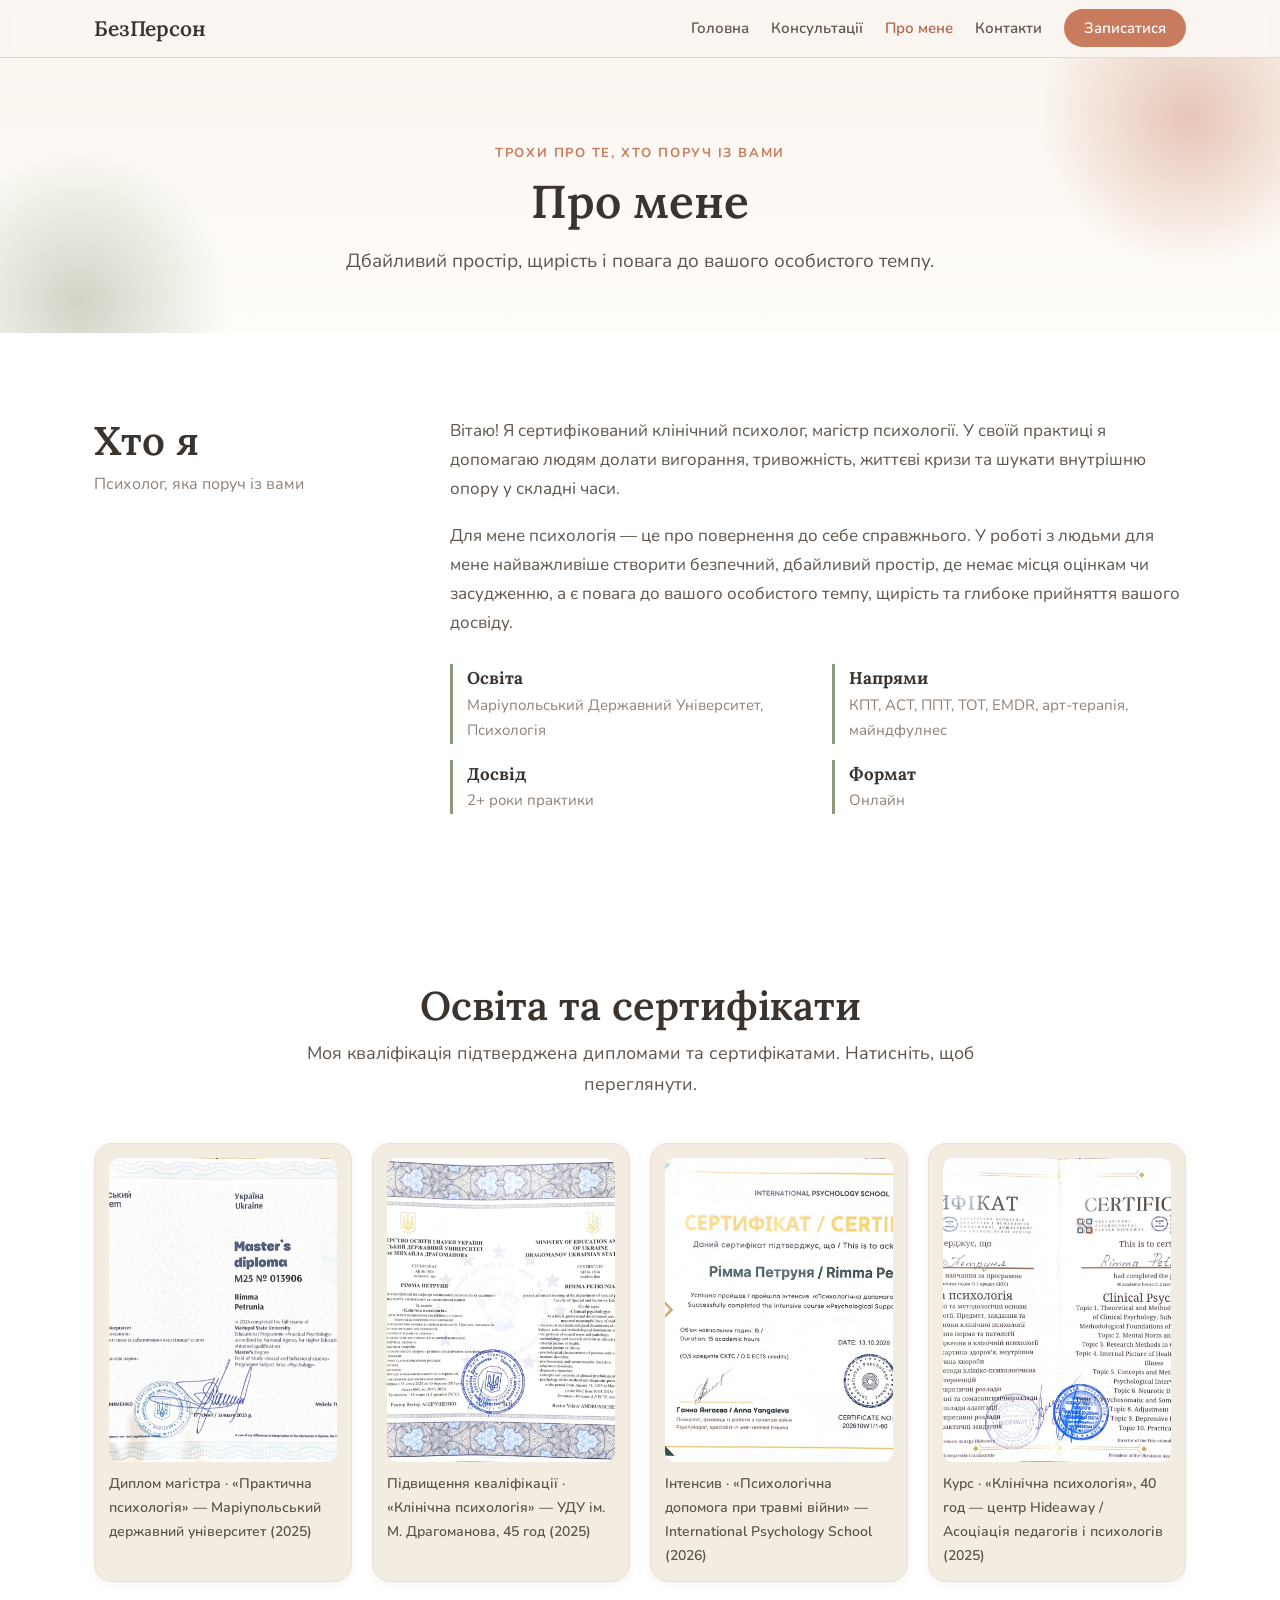
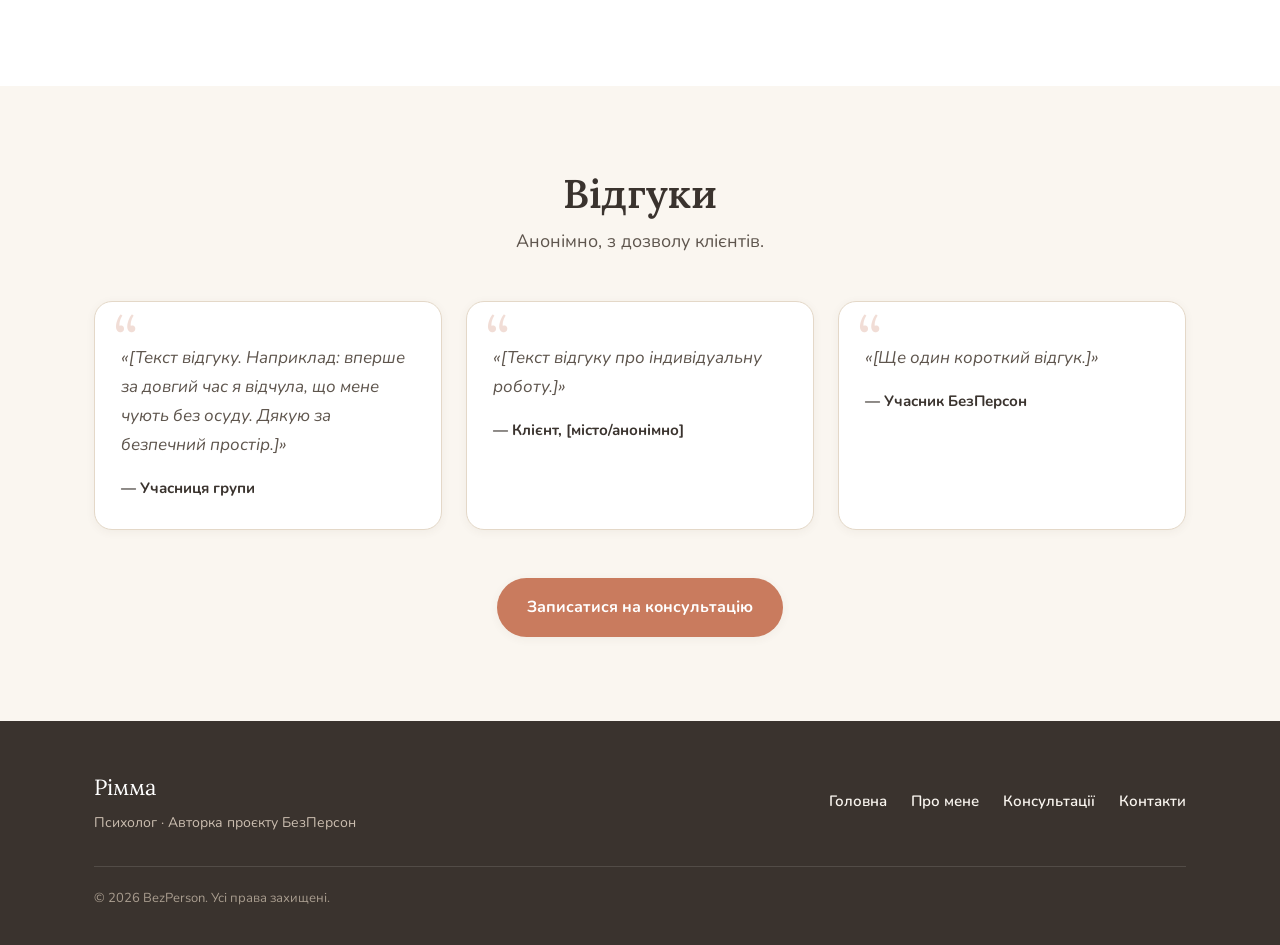
==== commit 8b7035a5: "Вирівняти підписи сертифікатів по лівому краю Co-Authored-By: Claude Opus 4.8 <noreply@anthropic.com" ====
--- a/about.html
+++ b/about.html
@@ -17,7 +17,7 @@
   <link rel="preconnect" href="https://fonts.gstatic.com" crossorigin />
   <link href="https://fonts.googleapis.com/css2?family=Lora:ital,wght@0,400;0,500;0,600;1,400&family=Nunito:wght@400;500;600;700&display=swap" rel="stylesheet" />
 
-  <link rel="stylesheet" href="styles.css?v=6" />
+  <link rel="stylesheet" href="styles.css?v=7" />
 </head>
 <body>
 
--- a/styles.css
+++ b/styles.css
@@ -282,7 +282,7 @@
 }
 .cert-item:hover { transform: translateY(-4px); box-shadow: var(--shadow-md); }
 .cert-item img { border-radius: 10px; aspect-ratio: 3 / 4; object-fit: cover; width: 100%; background: var(--white); }
-.cert-caption { font-size: 14px; color: var(--ink-soft); font-weight: 600; text-align: center; }
+.cert-caption { font-size: 14px; color: var(--ink-soft); font-weight: 600; text-align: left; }
 
 /* ---------- Відгуки ---------- */
 .section-testimonials { background: var(--cream); }
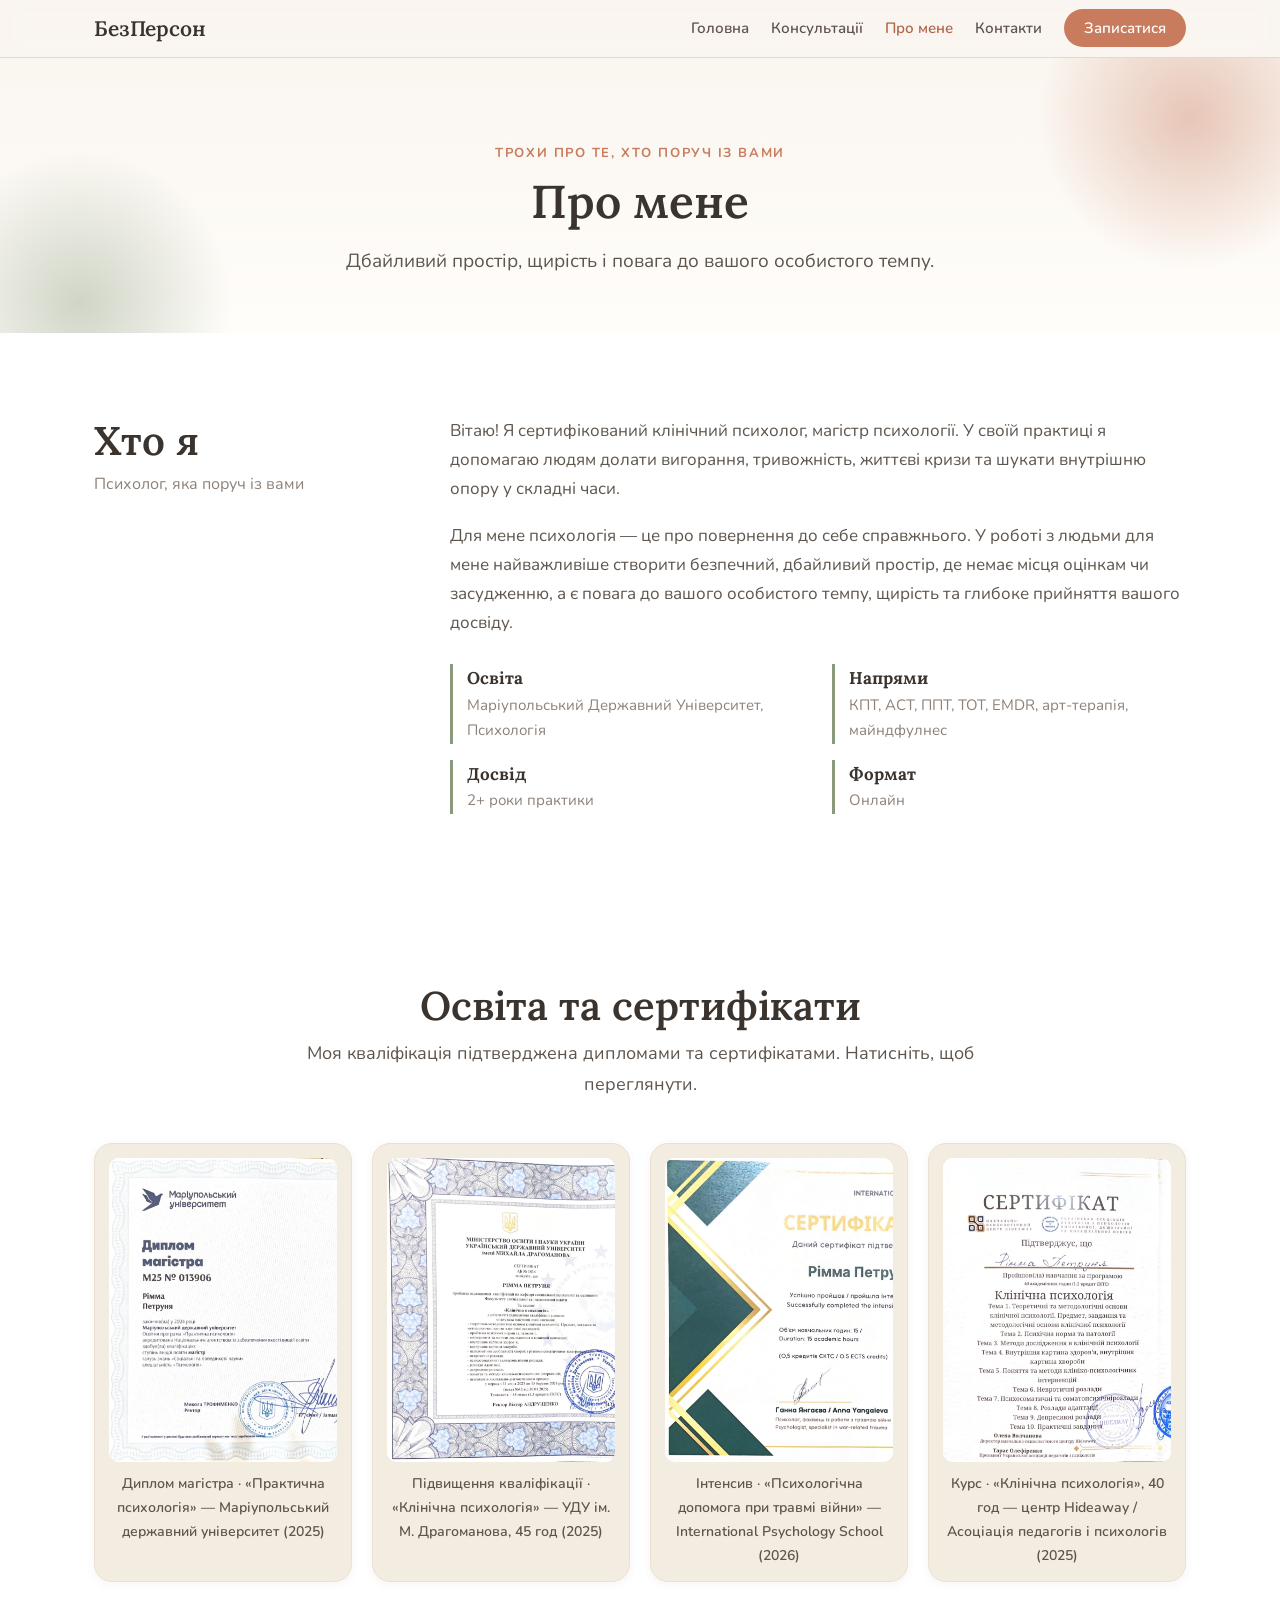
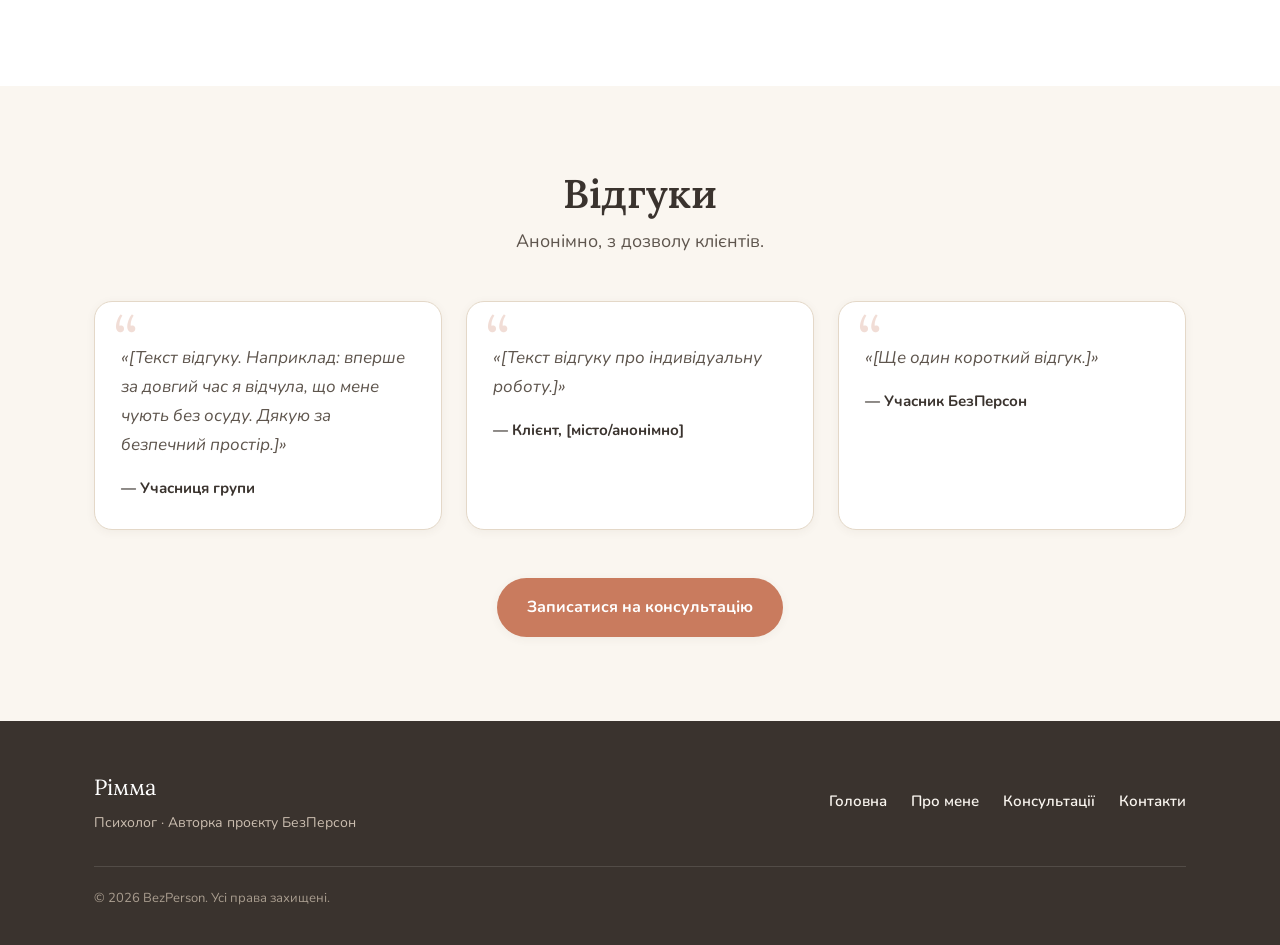
==== commit 32f77f3d: "Кадрувати сертифікати по лівому краю object-position: left для мініатюр — показує лівий бік документ" ====
--- a/about.html
+++ b/about.html
@@ -17,7 +17,7 @@
   <link rel="preconnect" href="https://fonts.gstatic.com" crossorigin />
   <link href="https://fonts.googleapis.com/css2?family=Lora:ital,wght@0,400;0,500;0,600;1,400&family=Nunito:wght@400;500;600;700&display=swap" rel="stylesheet" />
 
-  <link rel="stylesheet" href="styles.css?v=7" />
+  <link rel="stylesheet" href="styles.css?v=8" />
 </head>
 <body>
 
--- a/styles.css
+++ b/styles.css
@@ -281,8 +281,8 @@
   transition: transform .2s ease, box-shadow .2s ease;
 }
 .cert-item:hover { transform: translateY(-4px); box-shadow: var(--shadow-md); }
-.cert-item img { border-radius: 10px; aspect-ratio: 3 / 4; object-fit: cover; width: 100%; background: var(--white); }
-.cert-caption { font-size: 14px; color: var(--ink-soft); font-weight: 600; text-align: left; }
+.cert-item img { border-radius: 10px; aspect-ratio: 3 / 4; object-fit: cover; object-position: left center; width: 100%; background: var(--white); }
+.cert-caption { font-size: 14px; color: var(--ink-soft); font-weight: 600; text-align: center; }
 
 /* ---------- Відгуки ---------- */
 .section-testimonials { background: var(--cream); }
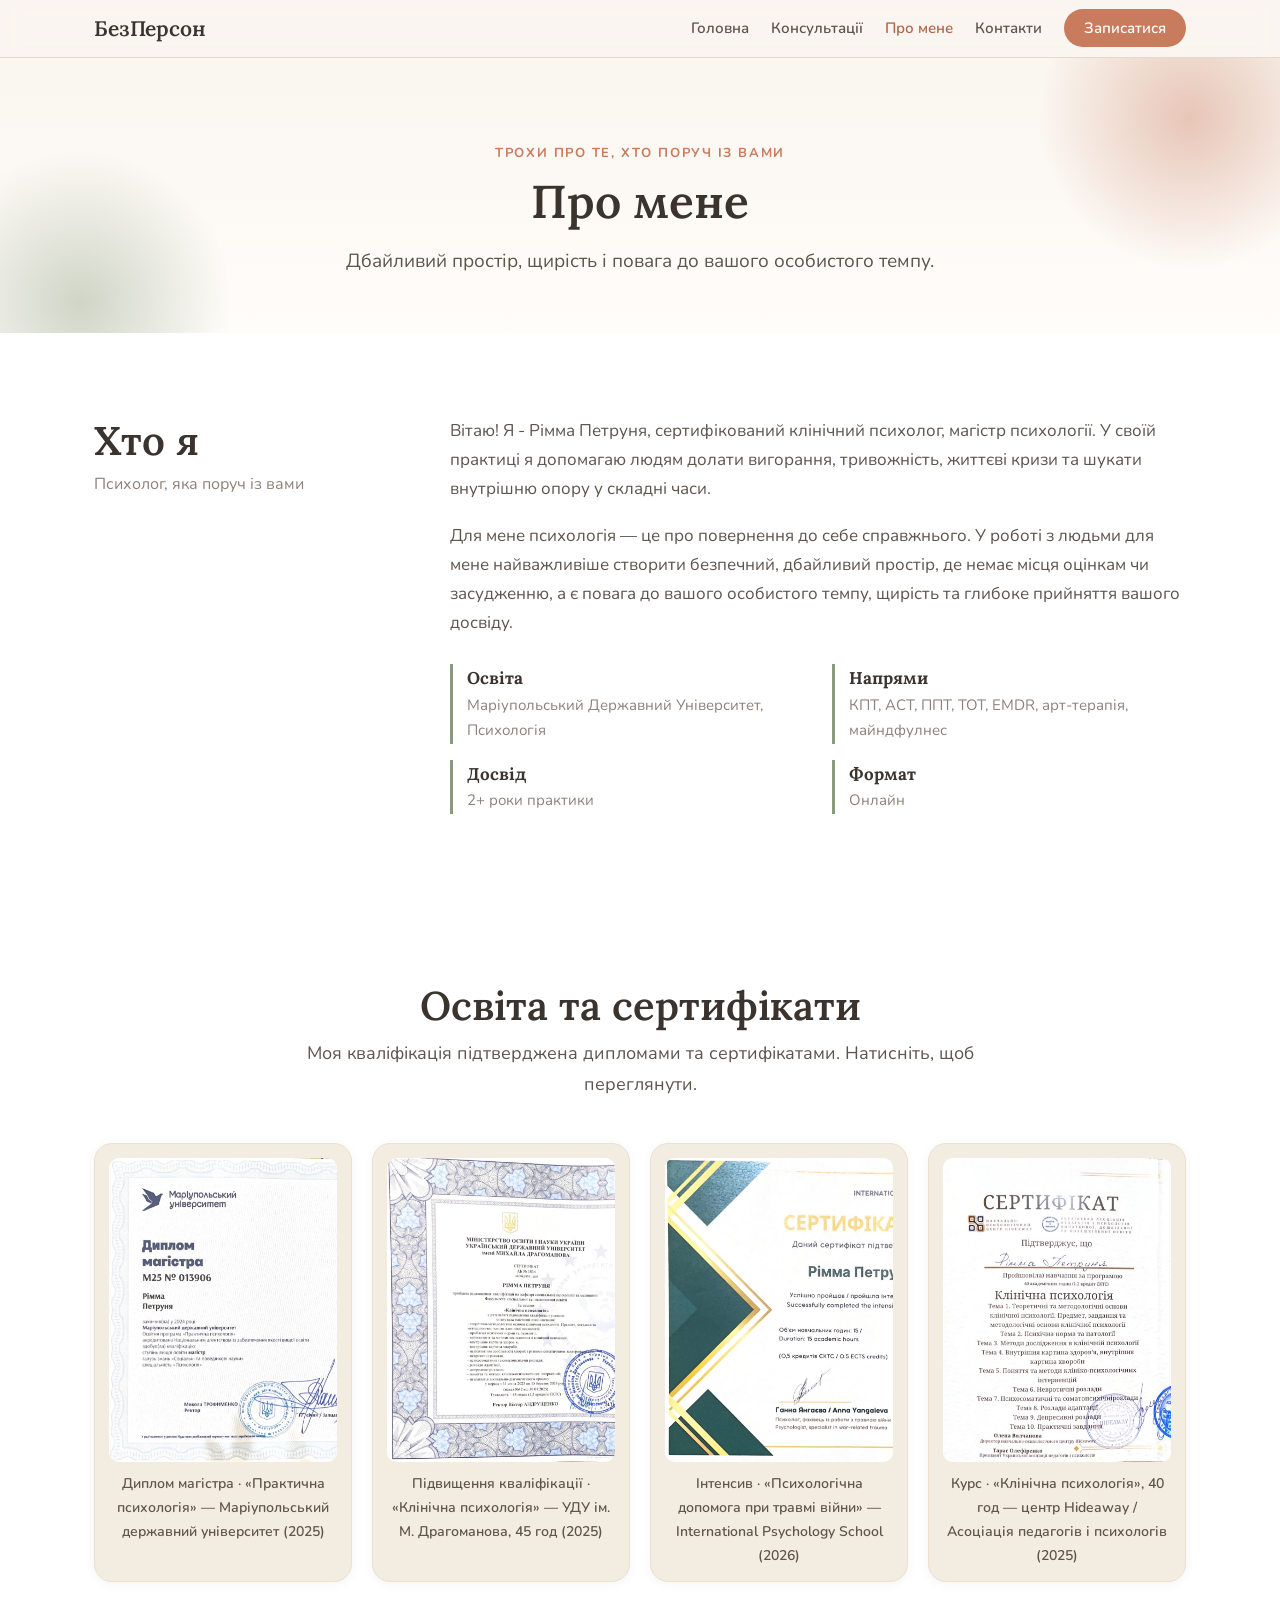
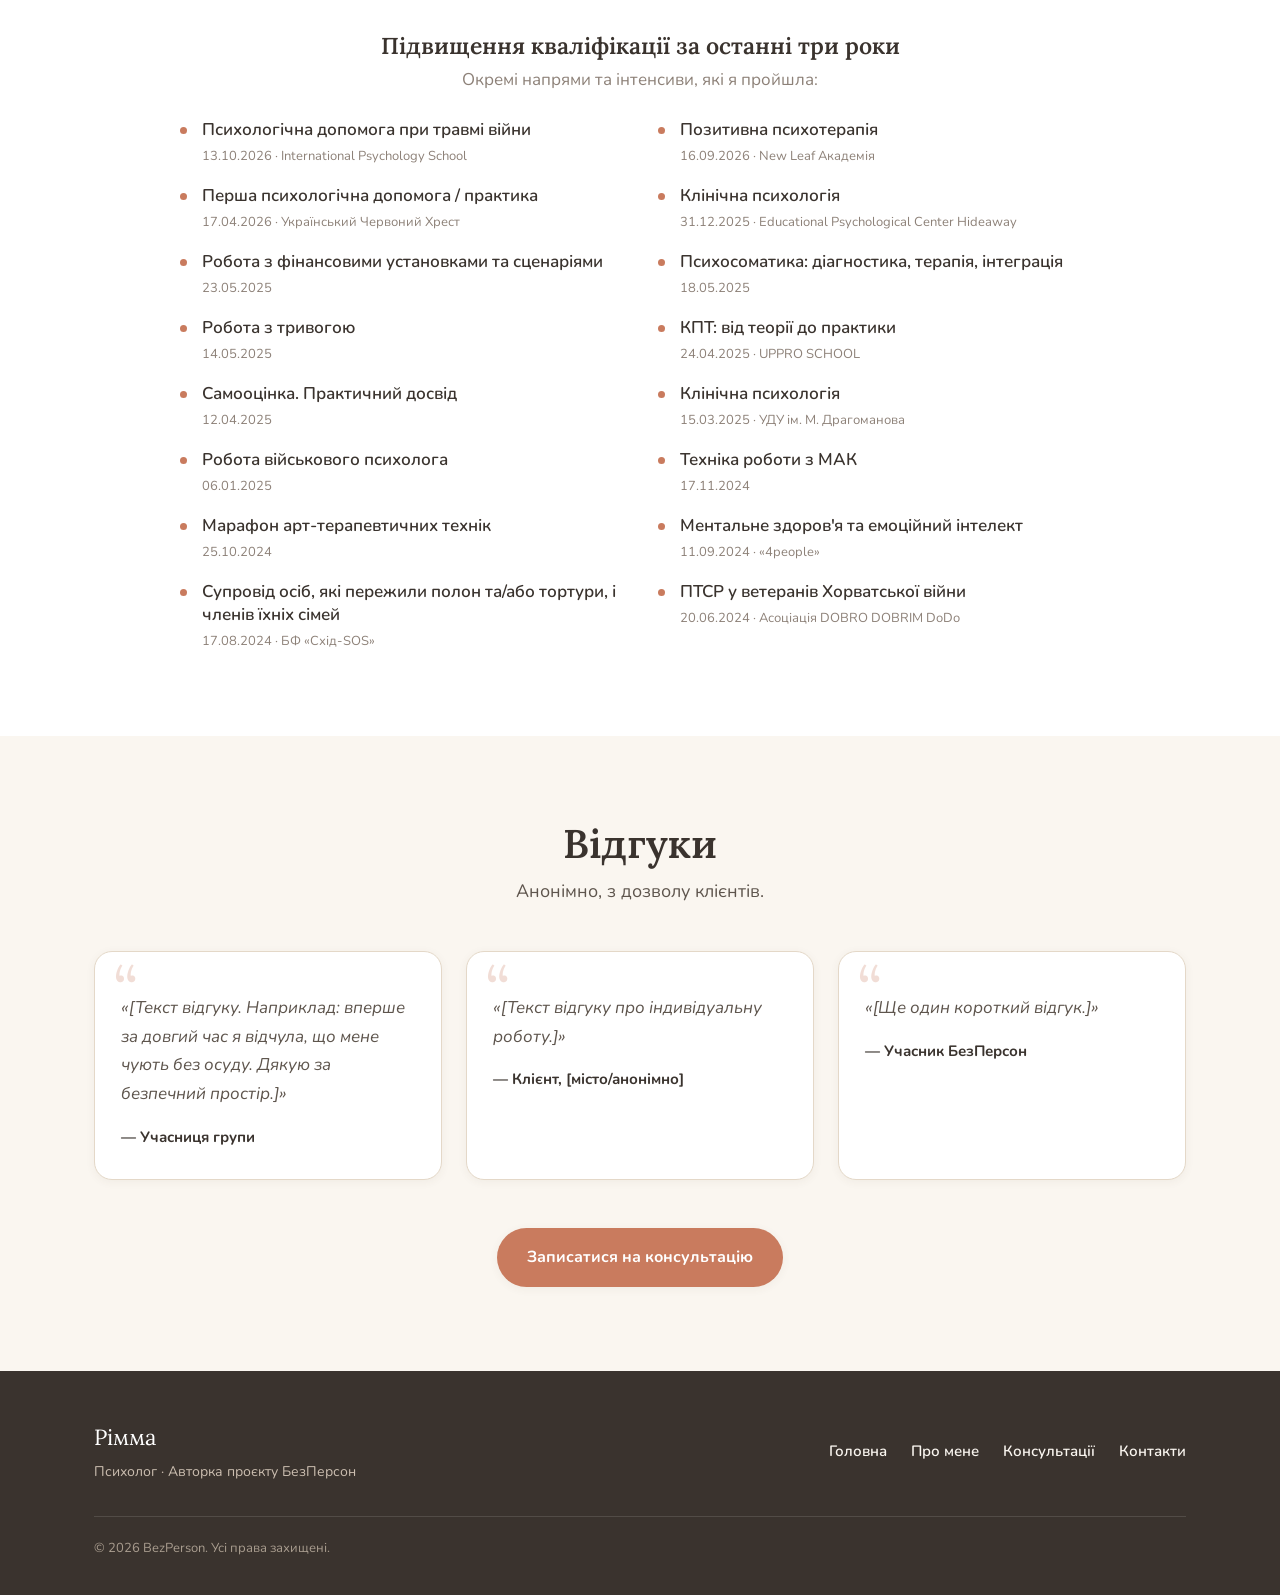
==== commit ab5a76fd: "Додати перелік підвищень кваліфікації на сторінку «Про мене» Повний список курсів/інтенсивів за 3 ро" ====
--- a/about.html
+++ b/about.html
@@ -17,7 +17,7 @@
   <link rel="preconnect" href="https://fonts.gstatic.com" crossorigin />
   <link href="https://fonts.googleapis.com/css2?family=Lora:ital,wght@0,400;0,500;0,600;1,400&family=Nunito:wght@400;500;600;700&display=swap" rel="stylesheet" />
 
-  <link rel="stylesheet" href="styles.css?v=8" />
+  <link rel="stylesheet" href="styles.css?v=9" />
 </head>
 <body>
 
@@ -62,7 +62,7 @@
         </div>
         <div class="col-main prose">
           <p>
-            Вітаю! Я сертифікований клінічний психолог, магістр психології.
+            Вітаю! Я - Рімма Петруня, сертифікований клінічний психолог, магістр психології.
             У своїй практиці я допомагаю людям долати вигорання, тривожність,
             життєві кризи та шукати внутрішню опору у складні часи.
           </p>
@@ -106,6 +106,29 @@
             <img src="assets/certs/cert-4.jpg" alt="Сертифікат з клінічної психології, центр Hideaway" loading="lazy" />
             <span class="cert-caption">Курс · «Клінічна психологія», 40 год — центр Hideaway / Асоціація педагогів і психологів (2025)</span>
           </a>
+        </div>
+
+        <div class="cert-courses">
+          <h3 class="cert-courses-title">Підвищення кваліфікації за останні три роки</h3>
+          <p class="cert-courses-sub">Окремі напрями та інтенсиви, які я пройшла:</p>
+          <ul class="cert-course-list">
+            <li><span class="cert-course-name">Психологічна допомога при травмі війни</span><span class="cert-course-meta">13.10.2026 · International Psychology School</span></li>
+            <li><span class="cert-course-name">Позитивна психотерапія</span><span class="cert-course-meta">16.09.2026 · New Leaf Академія</span></li>
+            <li><span class="cert-course-name">Перша психологічна допомога / практика</span><span class="cert-course-meta">17.04.2026 · Український Червоний Хрест</span></li>
+            <li><span class="cert-course-name">Клінічна психологія</span><span class="cert-course-meta">31.12.2025 · Educational Psychological Center Hideaway</span></li>
+            <li><span class="cert-course-name">Робота з фінансовими установками та сценаріями</span><span class="cert-course-meta">23.05.2025</span></li>
+            <li><span class="cert-course-name">Психосоматика: діагностика, терапія, інтеграція</span><span class="cert-course-meta">18.05.2025</span></li>
+            <li><span class="cert-course-name">Робота з тривогою</span><span class="cert-course-meta">14.05.2025</span></li>
+            <li><span class="cert-course-name">КПТ: від теорії до практики</span><span class="cert-course-meta">24.04.2025 · UPPRO SCHOOL</span></li>
+            <li><span class="cert-course-name">Самооцінка. Практичний досвід</span><span class="cert-course-meta">12.04.2025</span></li>
+            <li><span class="cert-course-name">Клінічна психологія</span><span class="cert-course-meta">15.03.2025 · УДУ ім. М. Драгоманова</span></li>
+            <li><span class="cert-course-name">Робота військового психолога</span><span class="cert-course-meta">06.01.2025</span></li>
+            <li><span class="cert-course-name">Техніка роботи з МАК</span><span class="cert-course-meta">17.11.2024</span></li>
+            <li><span class="cert-course-name">Марафон арт-терапевтичних технік</span><span class="cert-course-meta">25.10.2024</span></li>
+            <li><span class="cert-course-name">Ментальне здоров'я та емоційний інтелект</span><span class="cert-course-meta">11.09.2024 · «4people»</span></li>
+            <li><span class="cert-course-name">Супровід осіб, які пережили полон та/або тортури, і членів їхніх сімей</span><span class="cert-course-meta">17.08.2024 · БФ «Схід-SOS»</span></li>
+            <li><span class="cert-course-name">ПТСР у ветеранів Хорватської війни</span><span class="cert-course-meta">20.06.2024 · Асоціація DOBRO DOBRIM DoDo</span></li>
+          </ul>
         </div>
       </div>
     </section>
--- a/styles.css
+++ b/styles.css
@@ -639,3 +639,39 @@
   font-size: 16px;
 }
 .schedule-soon { font-size: 14px; font-weight: 600; white-space: nowrap; }
+
+/* ===================== ПЕРЕЛІК ПІДВИЩЕНЬ КВАЛІФІКАЦІЇ ===================== */
+.cert-courses { max-width: 920px; margin: 50px auto 0; }
+.cert-courses-title {
+  font-family: var(--serif);
+  font-size: 23px;
+  text-align: center;
+  color: var(--ink);
+  margin: 0 0 6px;
+}
+.cert-courses-sub { text-align: center; color: var(--muted); margin: 0 0 24px; }
+.cert-course-list {
+  list-style: none;
+  padding: 0;
+  margin: 0;
+  display: grid;
+  grid-template-columns: 1fr 1fr;
+  gap: 18px 36px;
+}
+.cert-course-list li { position: relative; padding-left: 22px; }
+.cert-course-list li::before {
+  content: "";
+  position: absolute;
+  left: 0;
+  top: 8px;
+  width: 7px;
+  height: 7px;
+  border-radius: 50%;
+  background: var(--terracotta);
+}
+.cert-course-name { display: block; font-weight: 600; color: var(--ink); line-height: 1.35; }
+.cert-course-meta { display: block; font-size: 13px; color: var(--muted); margin-top: 3px; }
+@media (max-width: 680px) {
+  .cert-courses { margin-top: 38px; }
+  .cert-course-list { grid-template-columns: 1fr; gap: 15px; }
+}
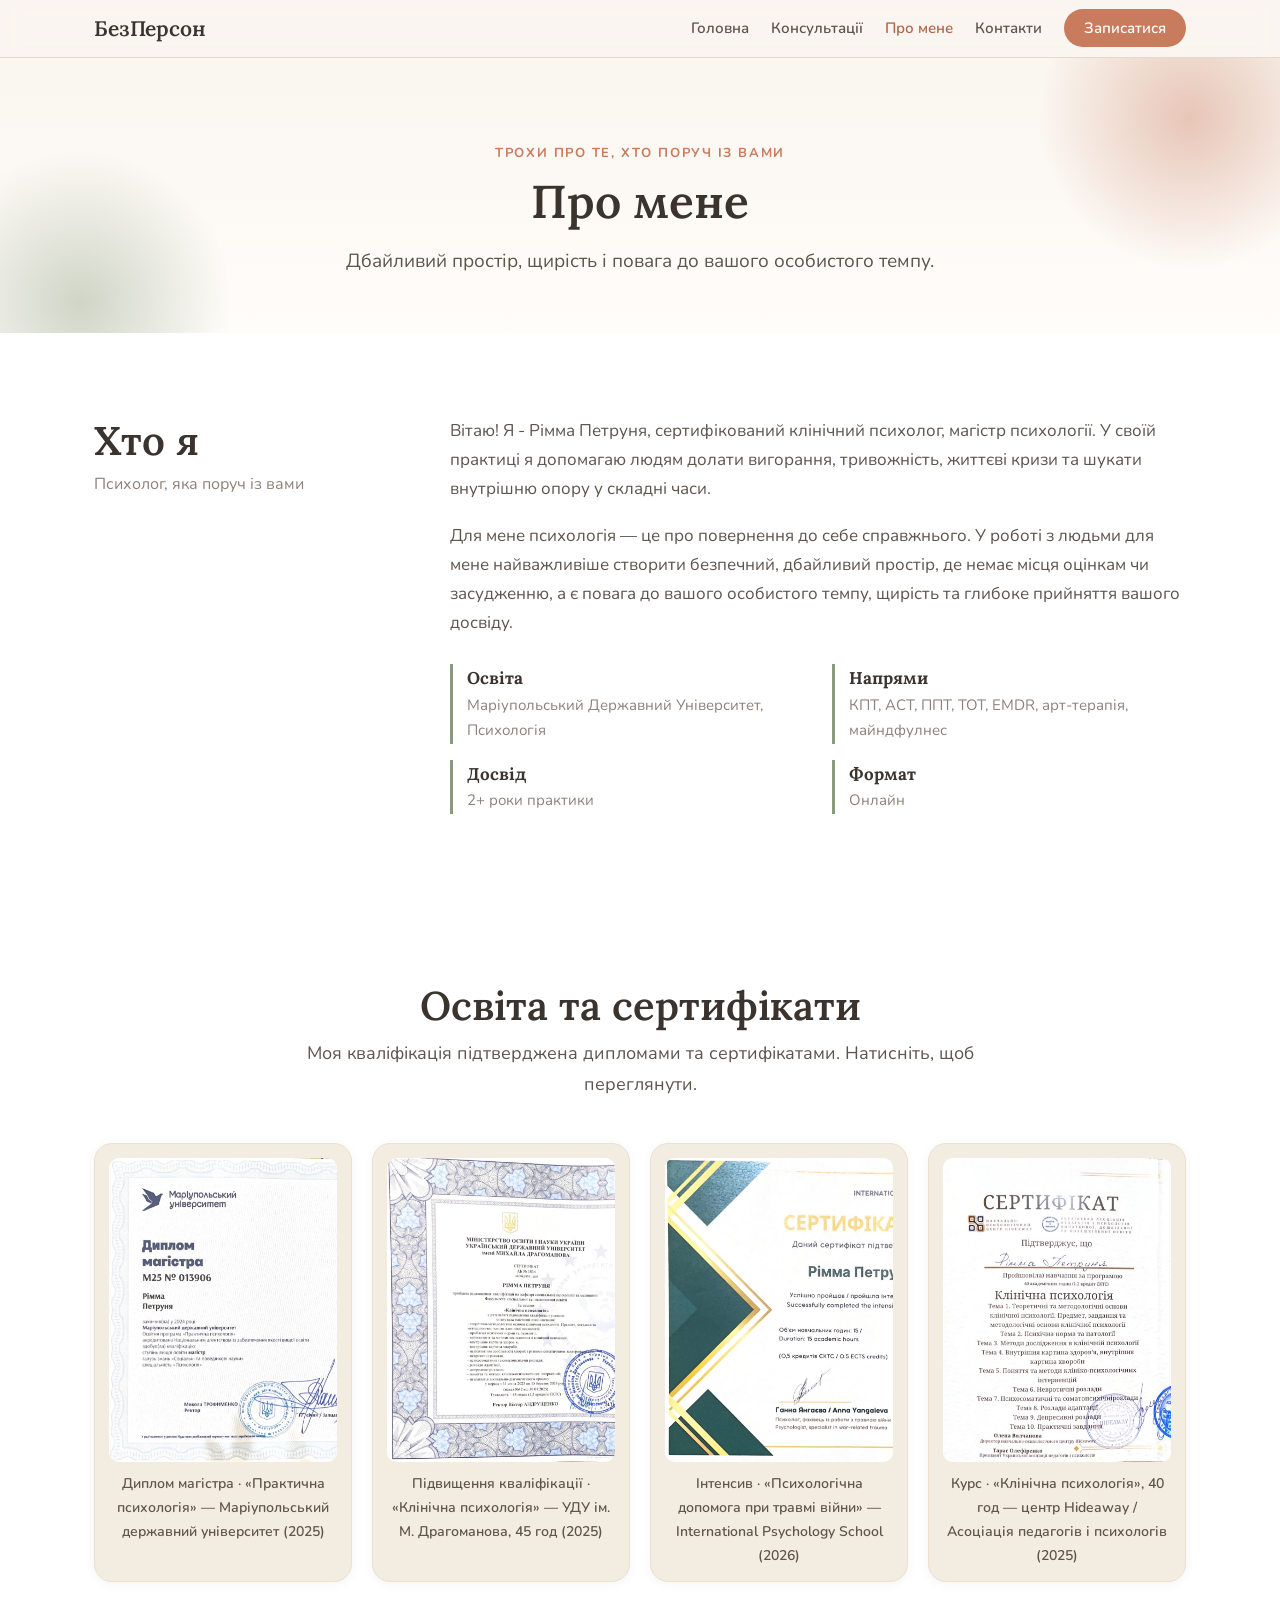
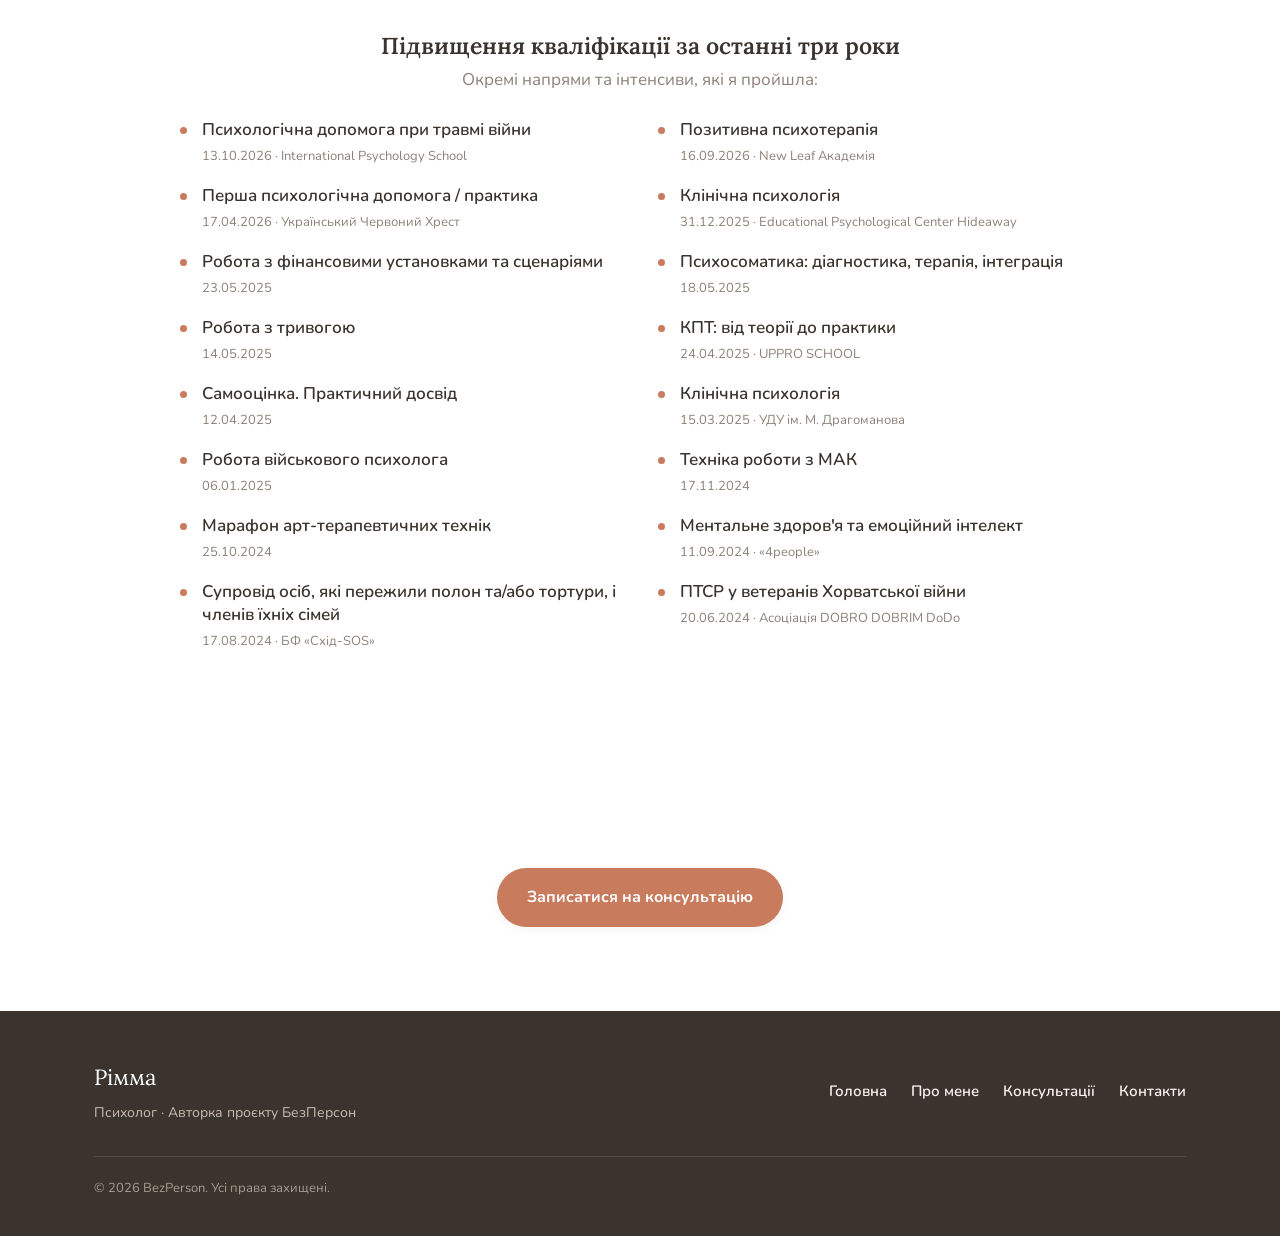
==== commit fa43ad38: "Прибрати секцію «Відгуки» зі сторінки «Про мене» Лишено лише заклик «Записатися на консультацію» в к" ====
--- a/about.html
+++ b/about.html
@@ -133,28 +133,11 @@
       </div>
     </section>
 
-    <!-- ===================== ВІДГУКИ ===================== -->
-    <section id="testimonials" class="section section-testimonials">
+    <!-- ===================== ЗАКЛИК ===================== -->
+    <section class="section section-certificates">
       <div class="container">
-        <h2 class="section-title center">Відгуки</h2>
-        <p class="section-lead center">Анонімно, з дозволу клієнтів.</p>
-        <div class="cards cards-3">
-          <blockquote class="quote">
-            <p>«[Текст відгуку. Наприклад: вперше за довгий час я відчула, що мене чують
-              без осуду. Дякую за безпечний простір.]»</p>
-            <footer>— Учасниця групи</footer>
-          </blockquote>
-          <blockquote class="quote">
-            <p>«[Текст відгуку про індивідуальну роботу.]»</p>
-            <footer>— Клієнт, [місто/анонімно]</footer>
-          </blockquote>
-          <blockquote class="quote">
-            <p>«[Ще один короткий відгук.]»</p>
-            <footer>— Учасник БезПерсон</footer>
-          </blockquote>
-        </div>
         <div class="group-cta">
-          <a href="contact.html" class="btn btn-primary">Записатися на консультацію</a>
+          <a href="contact.html#booking" class="btn btn-primary">Записатися на консультацію</a>
         </div>
       </div>
     </section>
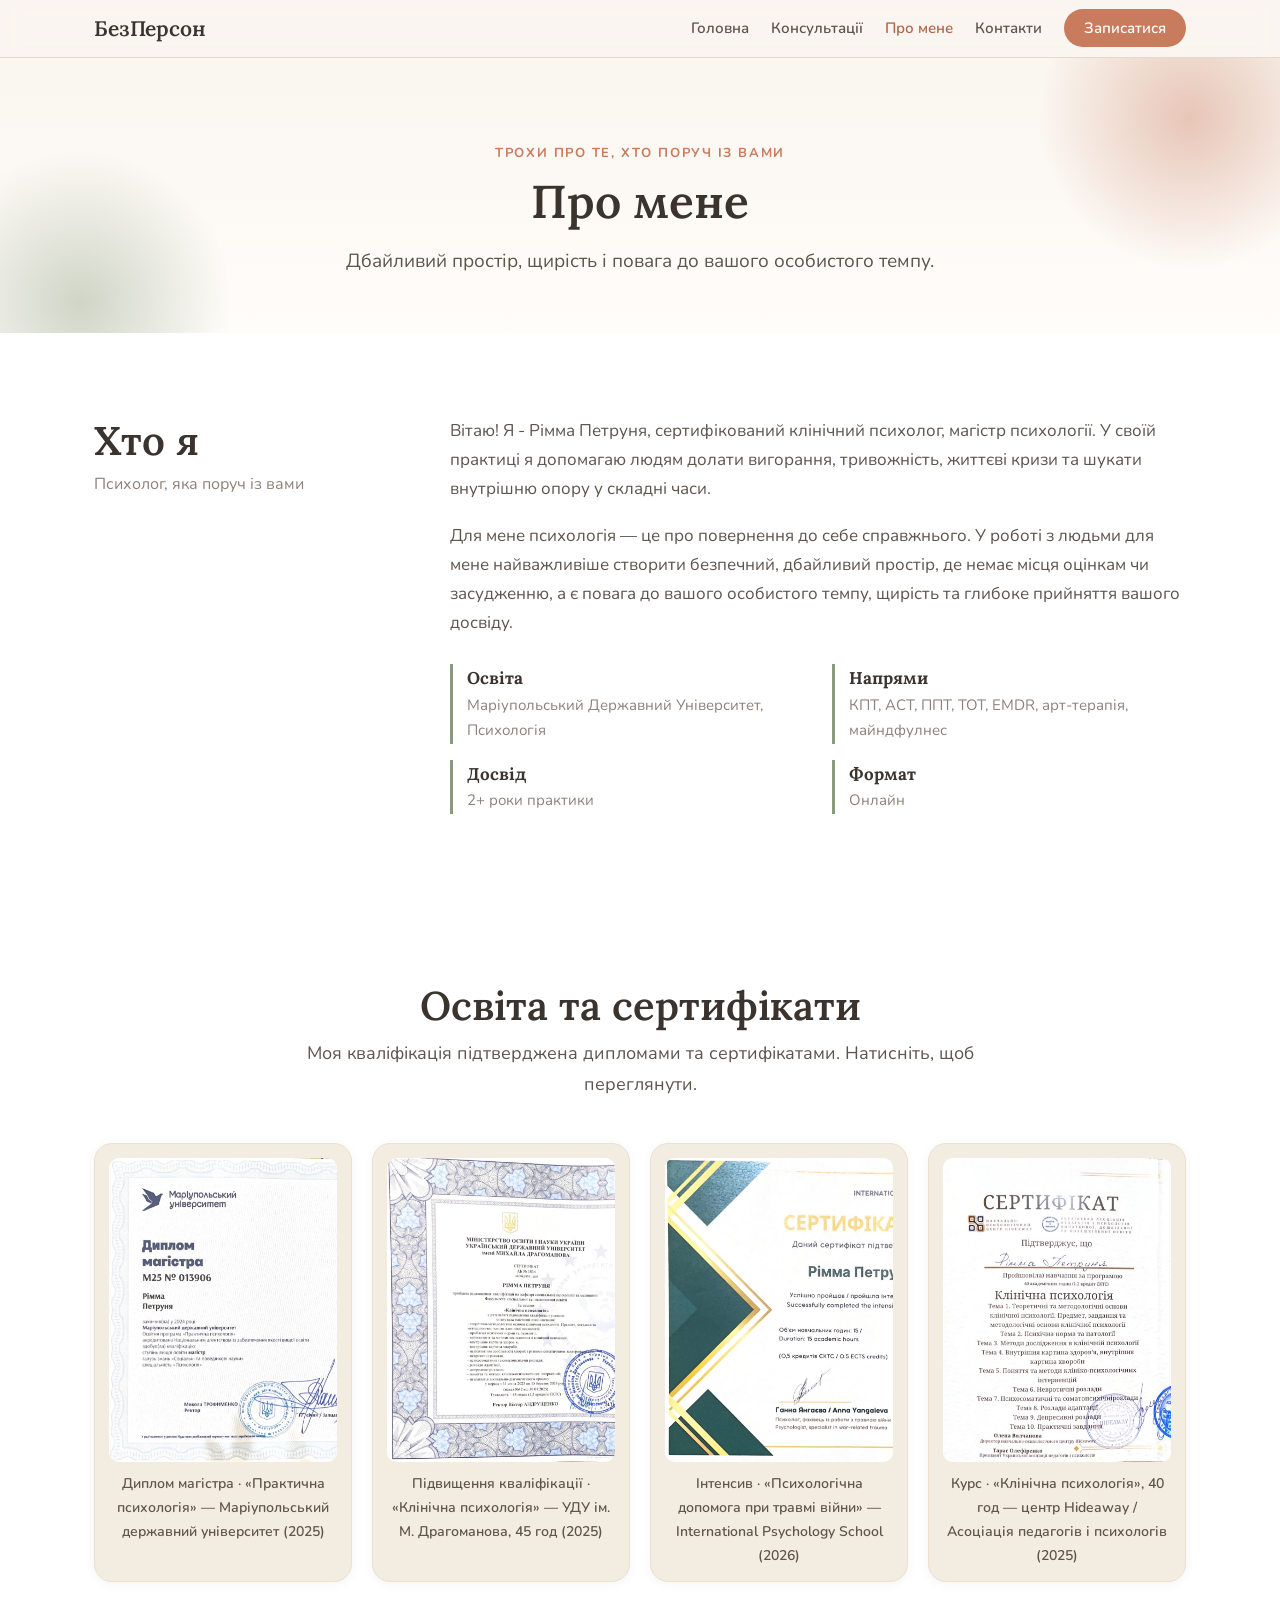
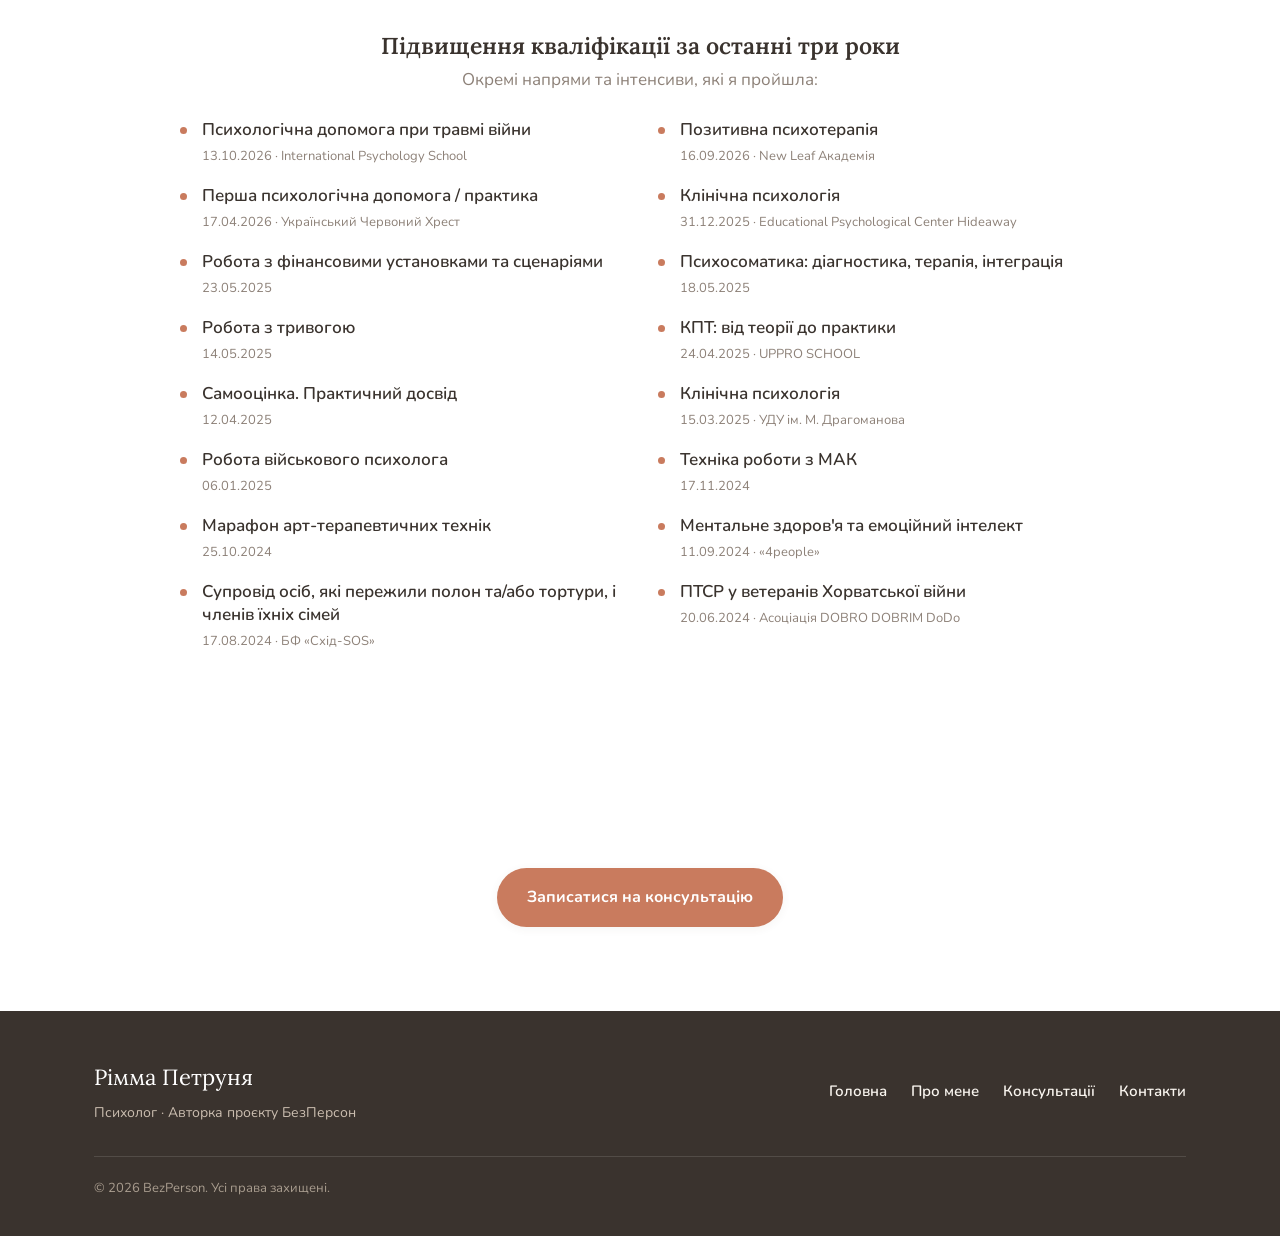
==== commit 665aea5b: "Прибрати секцію «Як проходить наша робота» Co-Authored-By: Claude Opus 4.8 <noreply@anthropic.com>" ====
--- a/about.html
+++ b/about.html
@@ -148,7 +148,7 @@
   <footer class="site-footer">
     <div class="container footer-inner">
       <div>
-        <p class="footer-brand">Рімма</p>
+        <p class="footer-brand">Рімма Петруня</p>
         <p class="footer-sub">Психолог · Авторка проєкту БезПерсон</p>
       </div>
       <nav class="footer-nav">
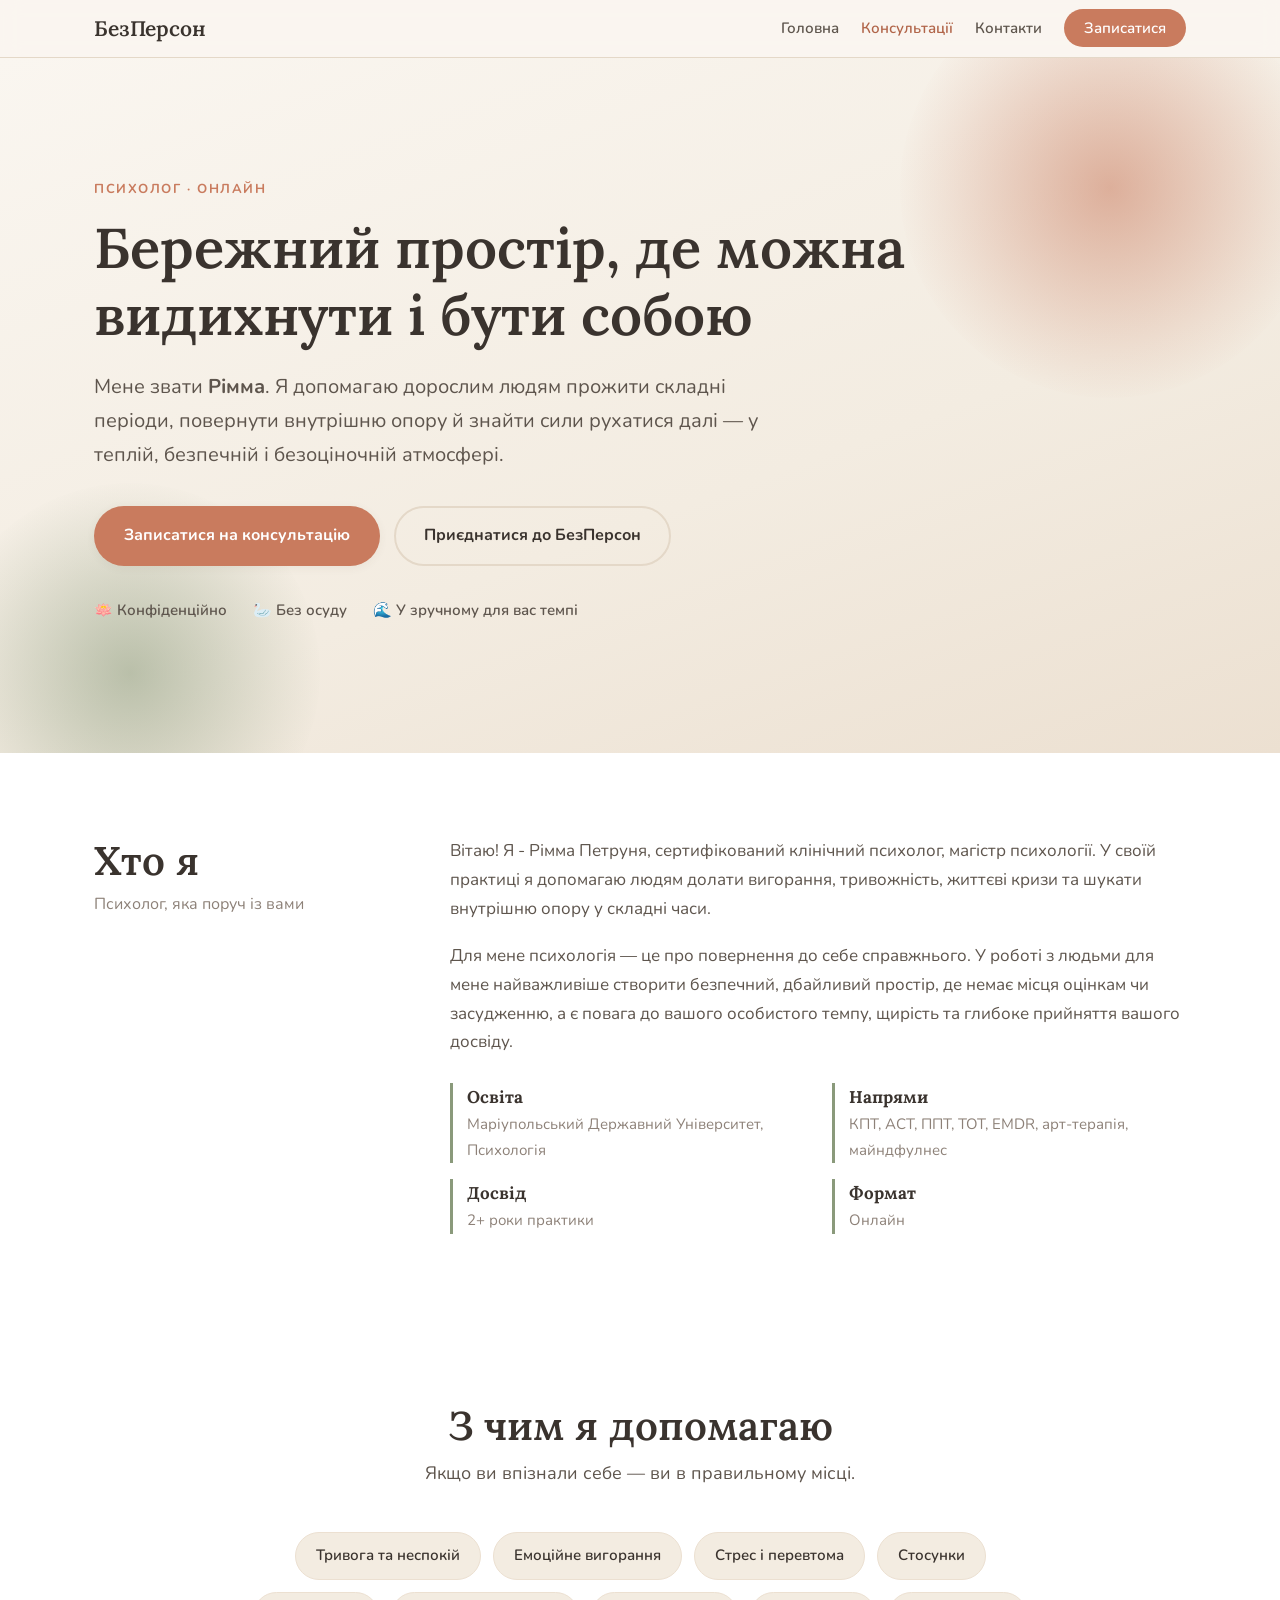
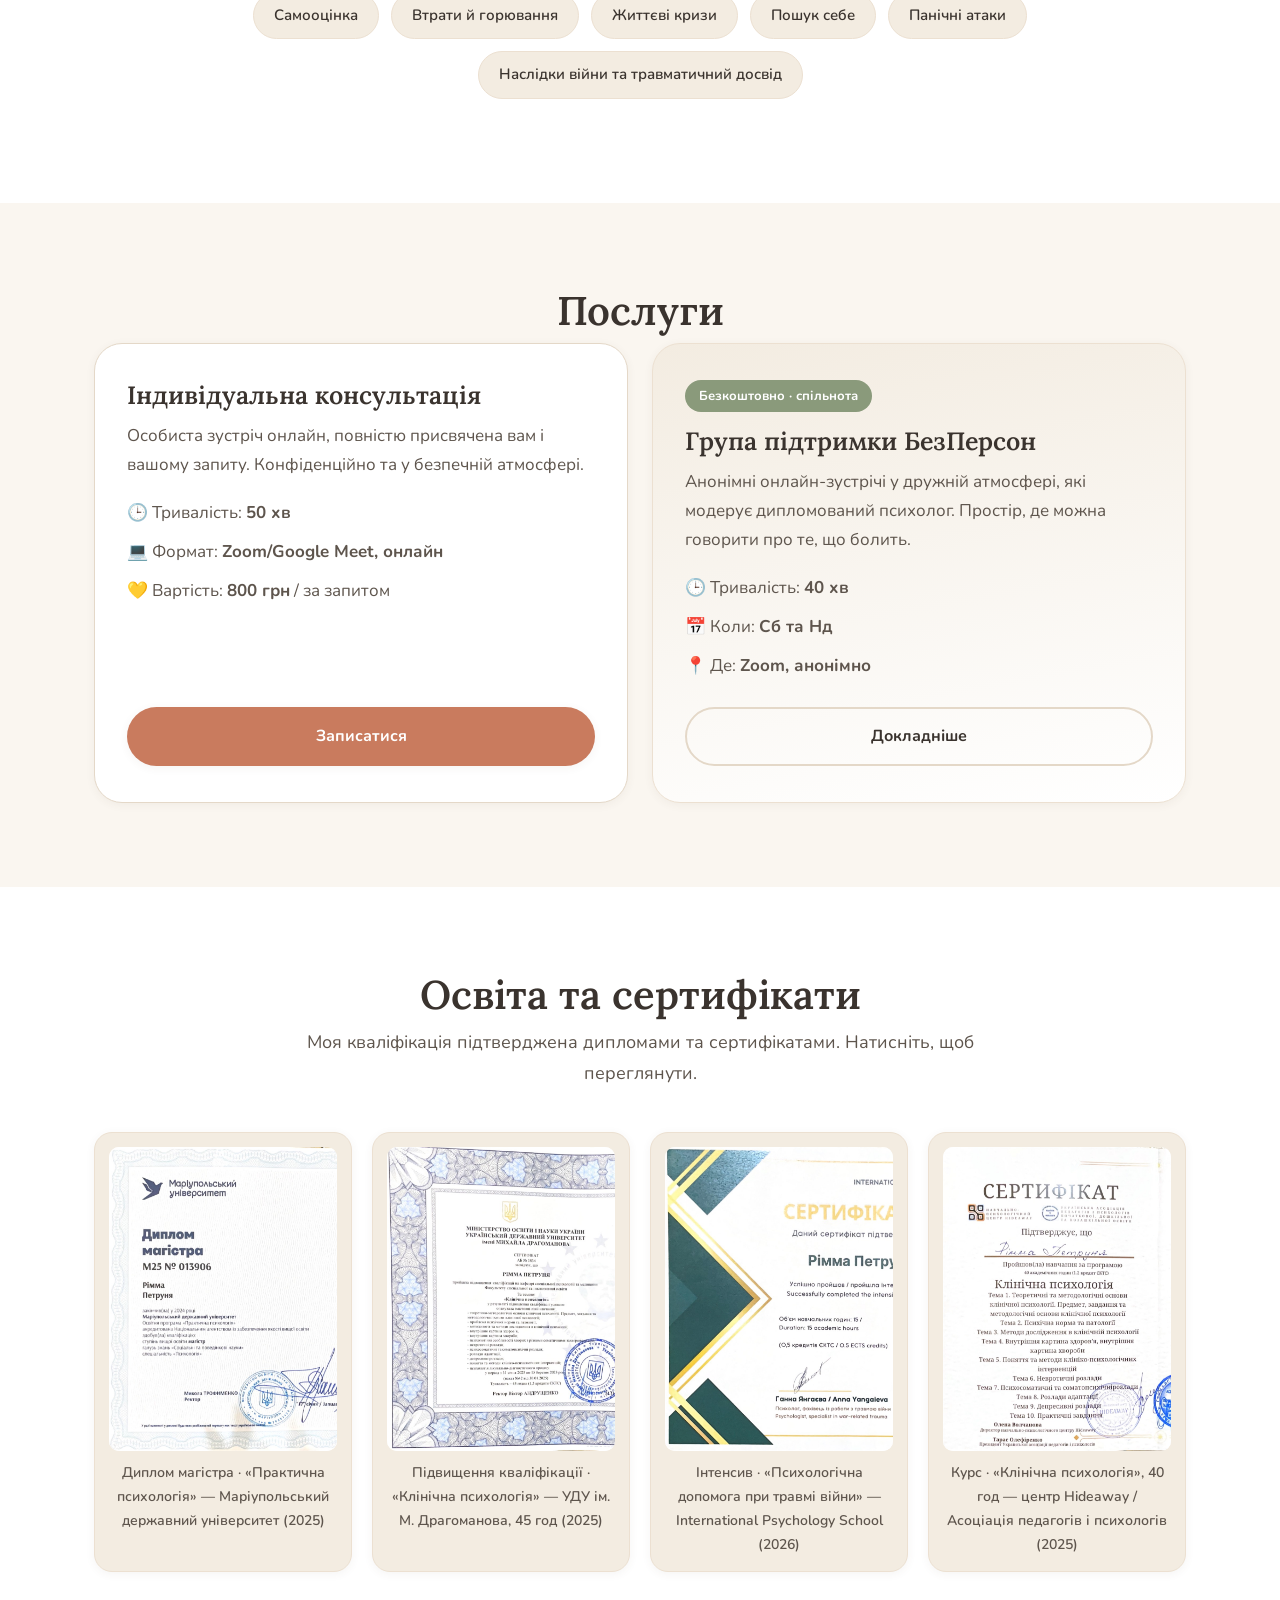
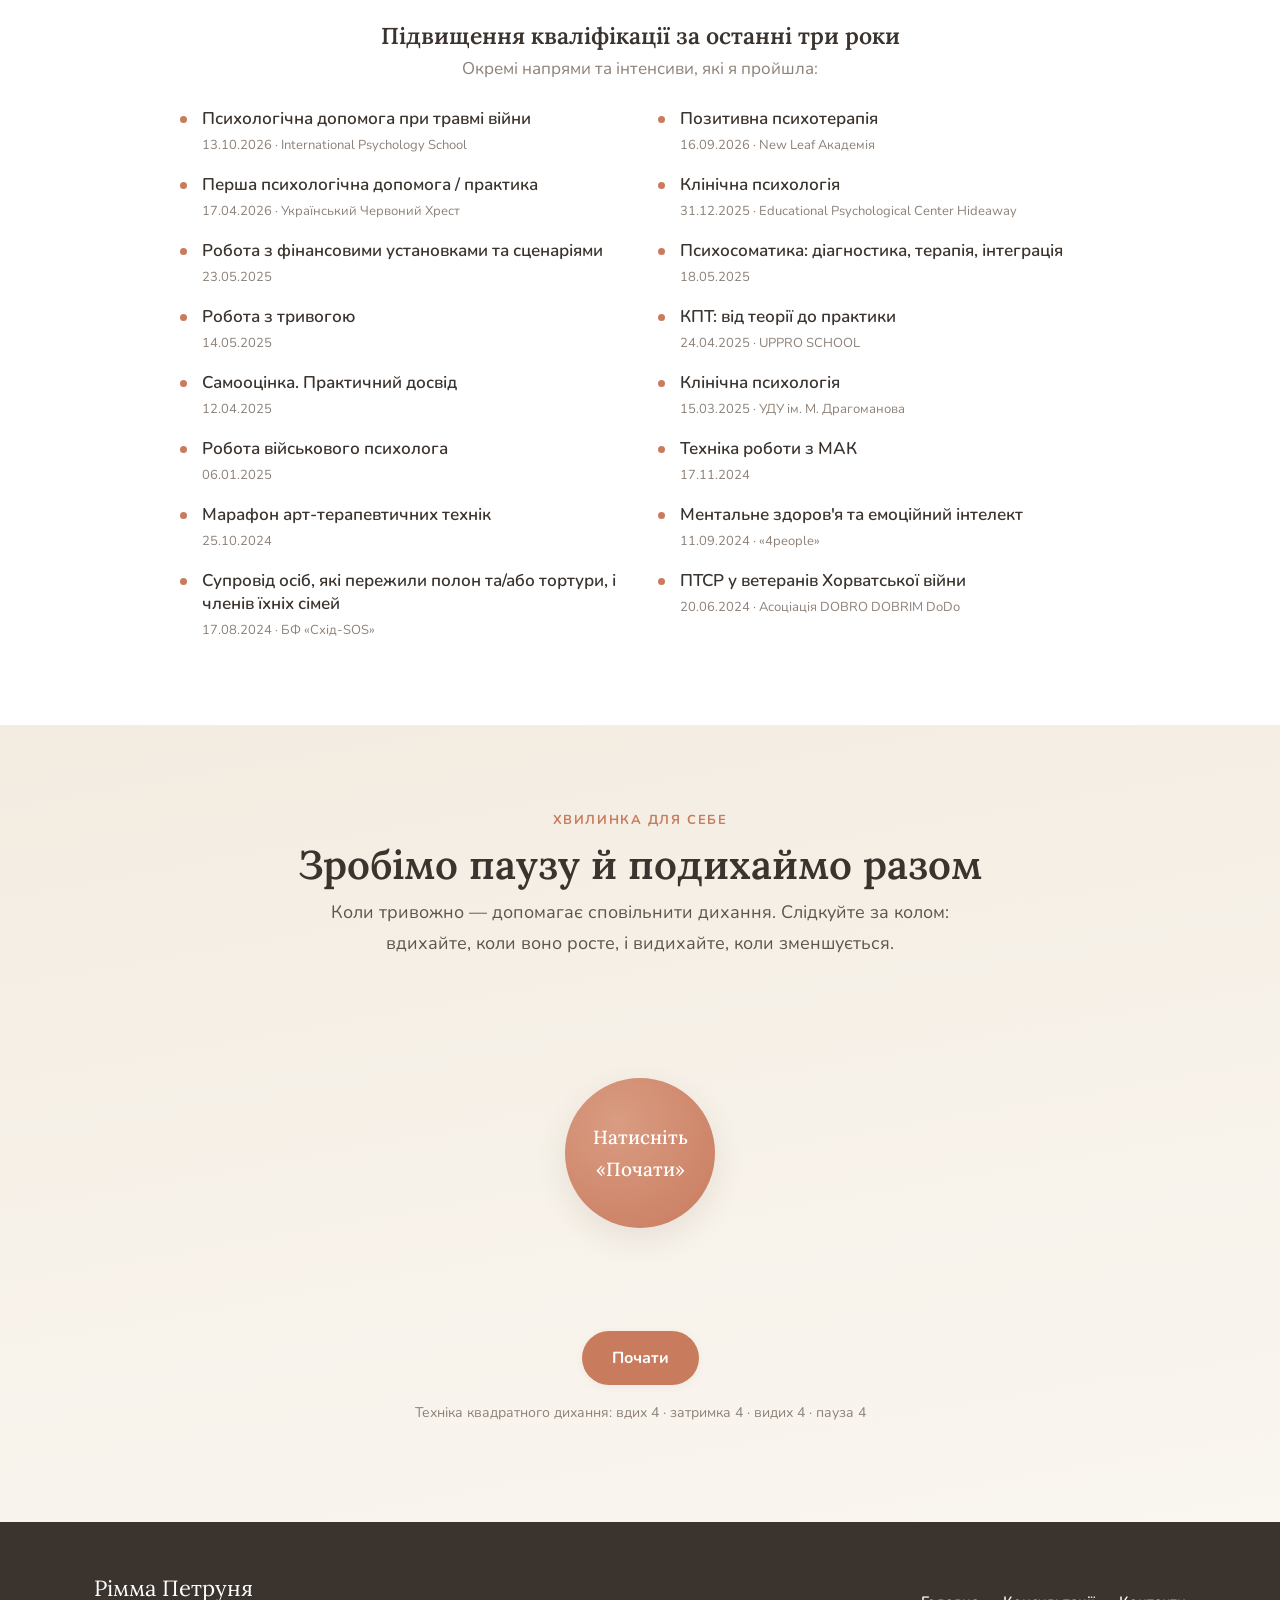
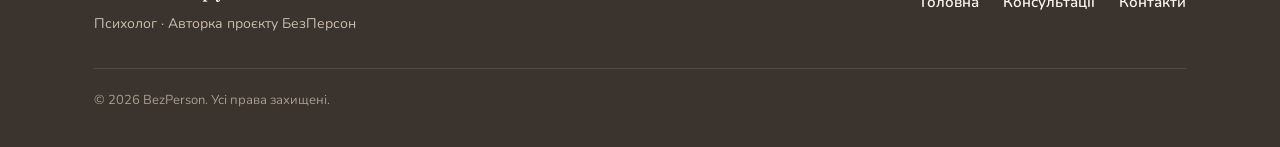
==== commit 4f466a41: "Об'єднати «Про мене» і «Консультації» в одну сторінку Сторінка «Консультації» тепер містить герой, б" ====
--- a/about.html
+++ b/about.html
@@ -2,165 +2,12 @@
 <html lang="uk">
 <head>
   <meta charset="UTF-8" />
-  <meta name="viewport" content="width=device-width, initial-scale=1.0" />
-  <title>Про мене — Рімма, психолог</title>
-  <meta name="description" content="Про психолога Рімму: освіта, підхід у роботі, сертифікати та відгуки клієнтів." />
-
-  <meta property="og:title" content="Про мене — Рімма, психолог" />
-  <meta property="og:description" content="Освіта, підхід, сертифікати та відгуки." />
-  <meta property="og:type" content="website" />
-  <meta property="og:image" content="assets/og-image.jpg" />
-
-  <link rel="icon" href="assets/favicon.svg" type="image/svg+xml" />
-
-  <link rel="preconnect" href="https://fonts.googleapis.com" />
-  <link rel="preconnect" href="https://fonts.gstatic.com" crossorigin />
-  <link href="https://fonts.googleapis.com/css2?family=Lora:ital,wght@0,400;0,500;0,600;1,400&family=Nunito:wght@400;500;600;700&display=swap" rel="stylesheet" />
-
-  <link rel="stylesheet" href="styles.css?v=9" />
+  <meta http-equiv="refresh" content="0; url=consultations.html" />
+  <link rel="canonical" href="consultations.html" />
+  <title>Консультації — БезПерсон</title>
 </head>
 <body>
-
-  <!-- ===================== ШАПКА ===================== -->
-  <header class="site-header" id="top">
-    <nav class="nav container">
-      <a href="index.html" class="brand">
-        <span class="brand-name">БезПерсон</span>
-      </a>
-
-      <button class="nav-toggle" aria-label="Відкрити меню" aria-expanded="false">
-        <span></span><span></span><span></span>
-      </button>
-
-      <ul class="nav-links">
-        <li><a href="index.html">Головна</a></li>
-        <li><a href="consultations.html">Консультації</a></li>
-        <li><a href="about.html" aria-current="page">Про мене</a></li>
-        <li><a href="contact.html">Контакти</a></li>
-        <li><a href="contact.html#booking" class="nav-cta">Записатися</a></li>
-      </ul>
-    </nav>
-  </header>
-
-  <main>
-
-    <!-- ===================== ЗАГОЛОВОК СТОРІНКИ ===================== -->
-    <section class="page-hero">
-      <div class="container">
-        <p class="eyebrow center">Трохи про те, хто поруч із вами</p>
-        <h1>Про мене</h1>
-        <p class="lead">Дбайливий простір, щирість і повага до вашого особистого темпу.</p>
-      </div>
-    </section>
-
-    <!-- ===================== ПРО МЕНЕ ===================== -->
-    <section id="about" class="section section-about">
-      <div class="container two-col">
-        <div class="col-side">
-          <h2 class="section-title">Хто я</h2>
-          <p class="section-kicker">Психолог, яка поруч із вами</p>
-        </div>
-        <div class="col-main prose">
-          <p>
-            Вітаю! Я - Рімма Петруня, сертифікований клінічний психолог, магістр психології.
-            У своїй практиці я допомагаю людям долати вигорання, тривожність,
-            життєві кризи та шукати внутрішню опору у складні часи.
-          </p>
-          <p>
-            Для мене психологія — це про повернення до себе справжнього. У роботі з людьми для мене найважливіше
-            створити безпечний, дбайливий простір, де немає місця оцінкам чи засудженню, а є повага до вашого
-            особистого темпу, щирість та глибоке прийняття вашого досвіду.
-          </p>
-          <ul class="facts">
-            <li><strong>Освіта</strong><span>Маріупольський Державний Університет, Психологія</span></li>
-            <li><strong>Напрями</strong><span>КПТ, ACT, ППТ, ТОТ, EMDR, арт-терапія, майндфулнес</span></li>
-            <li><strong>Досвід</strong><span>2+ роки практики</span></li>
-            <li><strong>Формат</strong><span>Онлайн</span></li>
-          </ul>
-        </div>
-      </div>
-    </section>
-
-    <!-- ===================== СЕРТИФІКАТИ ===================== -->
-    <section id="certificates" class="section section-certificates">
-      <div class="container">
-        <h2 class="section-title center">Освіта та сертифікати</h2>
-        <p class="section-lead center">
-          Моя кваліфікація підтверджена дипломами та сертифікатами. Натисніть, щоб
-          переглянути.
-        </p>
-        <div class="cert-grid">
-          <a class="cert-item" href="assets/certs/cert-1.jpg" target="_blank" rel="noopener">
-            <img src="assets/certs/cert-1.jpg" alt="Диплом магістра з психології, Маріупольський державний університет" loading="lazy" />
-            <span class="cert-caption">Диплом магістра · «Практична психологія» — Маріупольський державний університет (2025)</span>
-          </a>
-          <a class="cert-item" href="assets/certs/cert-2.jpg" target="_blank" rel="noopener">
-            <img src="assets/certs/cert-2.jpg" alt="Сертифікат з клінічної психології, УДУ ім. Драгоманова" loading="lazy" />
-            <span class="cert-caption">Підвищення кваліфікації · «Клінічна психологія» — УДУ ім. М. Драгоманова, 45 год (2025)</span>
-          </a>
-          <a class="cert-item" href="assets/certs/cert-3.jpg" target="_blank" rel="noopener">
-            <img src="assets/certs/cert-3.jpg" alt="Сертифікат «Психологічна допомога при травмі війни»" loading="lazy" />
-            <span class="cert-caption">Інтенсив · «Психологічна допомога при травмі війни» — International Psychology School (2026)</span>
-          </a>
-          <a class="cert-item" href="assets/certs/cert-4.jpg" target="_blank" rel="noopener">
-            <img src="assets/certs/cert-4.jpg" alt="Сертифікат з клінічної психології, центр Hideaway" loading="lazy" />
-            <span class="cert-caption">Курс · «Клінічна психологія», 40 год — центр Hideaway / Асоціація педагогів і психологів (2025)</span>
-          </a>
-        </div>
-
-        <div class="cert-courses">
-          <h3 class="cert-courses-title">Підвищення кваліфікації за останні три роки</h3>
-          <p class="cert-courses-sub">Окремі напрями та інтенсиви, які я пройшла:</p>
-          <ul class="cert-course-list">
-            <li><span class="cert-course-name">Психологічна допомога при травмі війни</span><span class="cert-course-meta">13.10.2026 · International Psychology School</span></li>
-            <li><span class="cert-course-name">Позитивна психотерапія</span><span class="cert-course-meta">16.09.2026 · New Leaf Академія</span></li>
-            <li><span class="cert-course-name">Перша психологічна допомога / практика</span><span class="cert-course-meta">17.04.2026 · Український Червоний Хрест</span></li>
-            <li><span class="cert-course-name">Клінічна психологія</span><span class="cert-course-meta">31.12.2025 · Educational Psychological Center Hideaway</span></li>
-            <li><span class="cert-course-name">Робота з фінансовими установками та сценаріями</span><span class="cert-course-meta">23.05.2025</span></li>
-            <li><span class="cert-course-name">Психосоматика: діагностика, терапія, інтеграція</span><span class="cert-course-meta">18.05.2025</span></li>
-            <li><span class="cert-course-name">Робота з тривогою</span><span class="cert-course-meta">14.05.2025</span></li>
-            <li><span class="cert-course-name">КПТ: від теорії до практики</span><span class="cert-course-meta">24.04.2025 · UPPRO SCHOOL</span></li>
-            <li><span class="cert-course-name">Самооцінка. Практичний досвід</span><span class="cert-course-meta">12.04.2025</span></li>
-            <li><span class="cert-course-name">Клінічна психологія</span><span class="cert-course-meta">15.03.2025 · УДУ ім. М. Драгоманова</span></li>
-            <li><span class="cert-course-name">Робота військового психолога</span><span class="cert-course-meta">06.01.2025</span></li>
-            <li><span class="cert-course-name">Техніка роботи з МАК</span><span class="cert-course-meta">17.11.2024</span></li>
-            <li><span class="cert-course-name">Марафон арт-терапевтичних технік</span><span class="cert-course-meta">25.10.2024</span></li>
-            <li><span class="cert-course-name">Ментальне здоров'я та емоційний інтелект</span><span class="cert-course-meta">11.09.2024 · «4people»</span></li>
-            <li><span class="cert-course-name">Супровід осіб, які пережили полон та/або тортури, і членів їхніх сімей</span><span class="cert-course-meta">17.08.2024 · БФ «Схід-SOS»</span></li>
-            <li><span class="cert-course-name">ПТСР у ветеранів Хорватської війни</span><span class="cert-course-meta">20.06.2024 · Асоціація DOBRO DOBRIM DoDo</span></li>
-          </ul>
-        </div>
-      </div>
-    </section>
-
-    <!-- ===================== ЗАКЛИК ===================== -->
-    <section class="section section-certificates">
-      <div class="container">
-        <div class="group-cta">
-          <a href="contact.html#booking" class="btn btn-primary">Записатися на консультацію</a>
-        </div>
-      </div>
-    </section>
-
-  </main>
-
-  <!-- ===================== ПІДВАЛ ===================== -->
-  <footer class="site-footer">
-    <div class="container footer-inner">
-      <div>
-        <p class="footer-brand">Рімма Петруня</p>
-        <p class="footer-sub">Психолог · Авторка проєкту БезПерсон</p>
-      </div>
-      <nav class="footer-nav">
-        <a href="index.html">Головна</a>
-        <a href="about.html">Про мене</a>
-        <a href="consultations.html">Консультації</a>
-        <a href="contact.html">Контакти</a>
-      </nav>
-      <p class="footer-copy">© <span id="year"></span> BezPerson. Усі права захищені.</p>
-    </div>
-  </footer>
-
-  <script src="script.js?v=6"></script>
+  <p>Сторінку об'єднано з <a href="consultations.html">Консультаціями</a>.</p>
+  <script>location.replace('consultations.html');</script>
 </body>
 </html>
